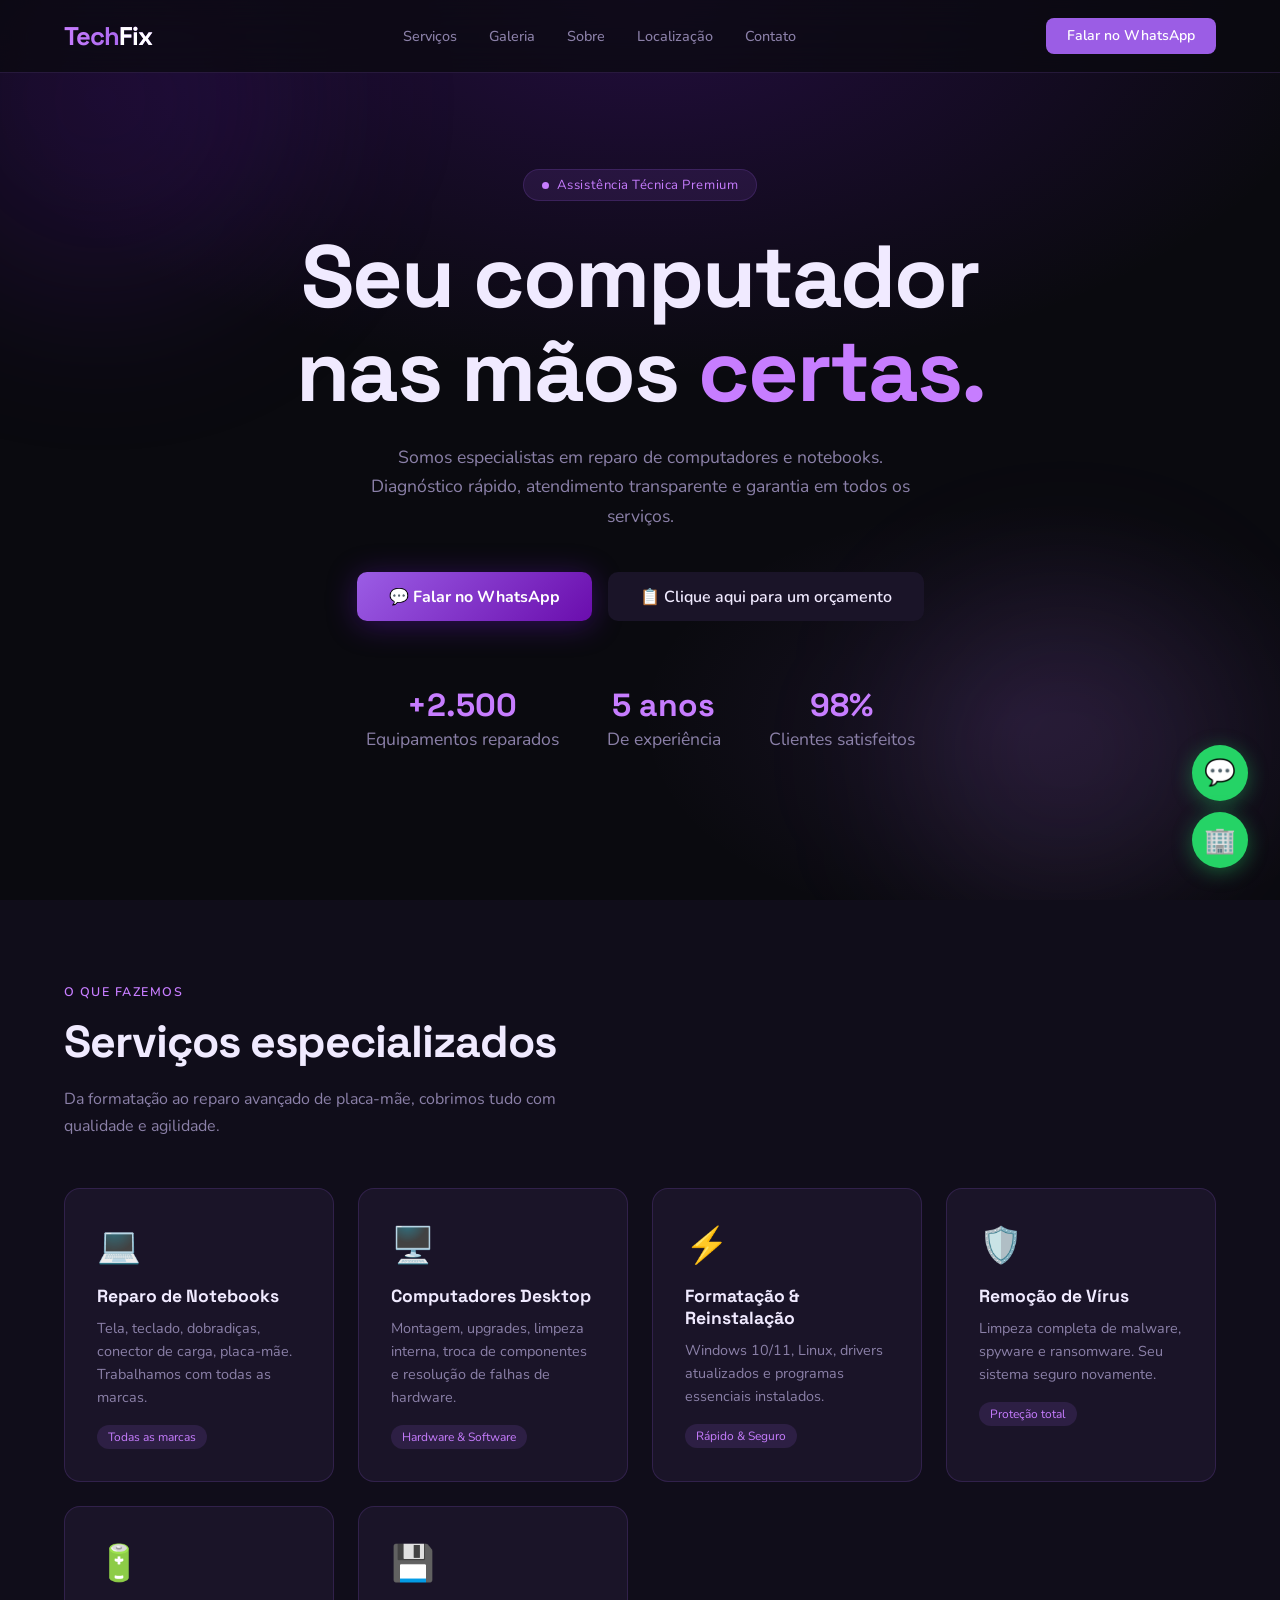
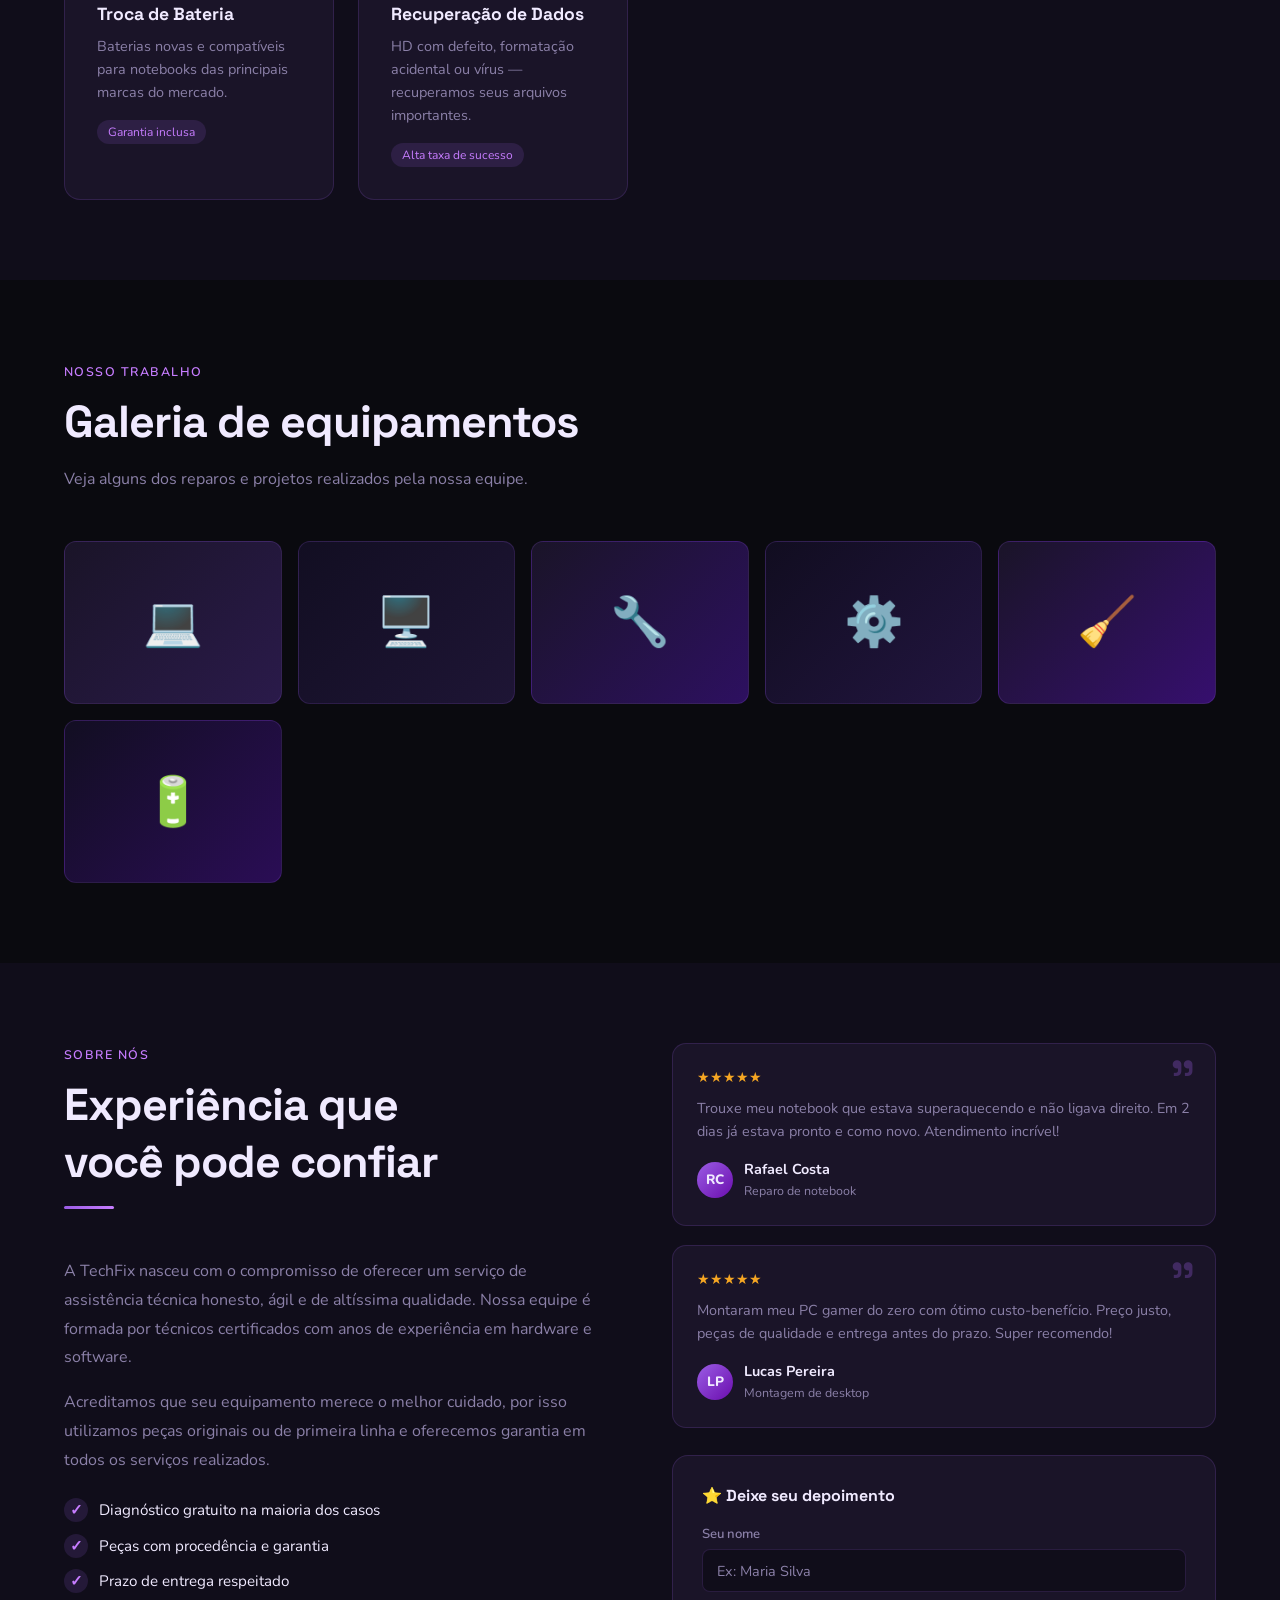
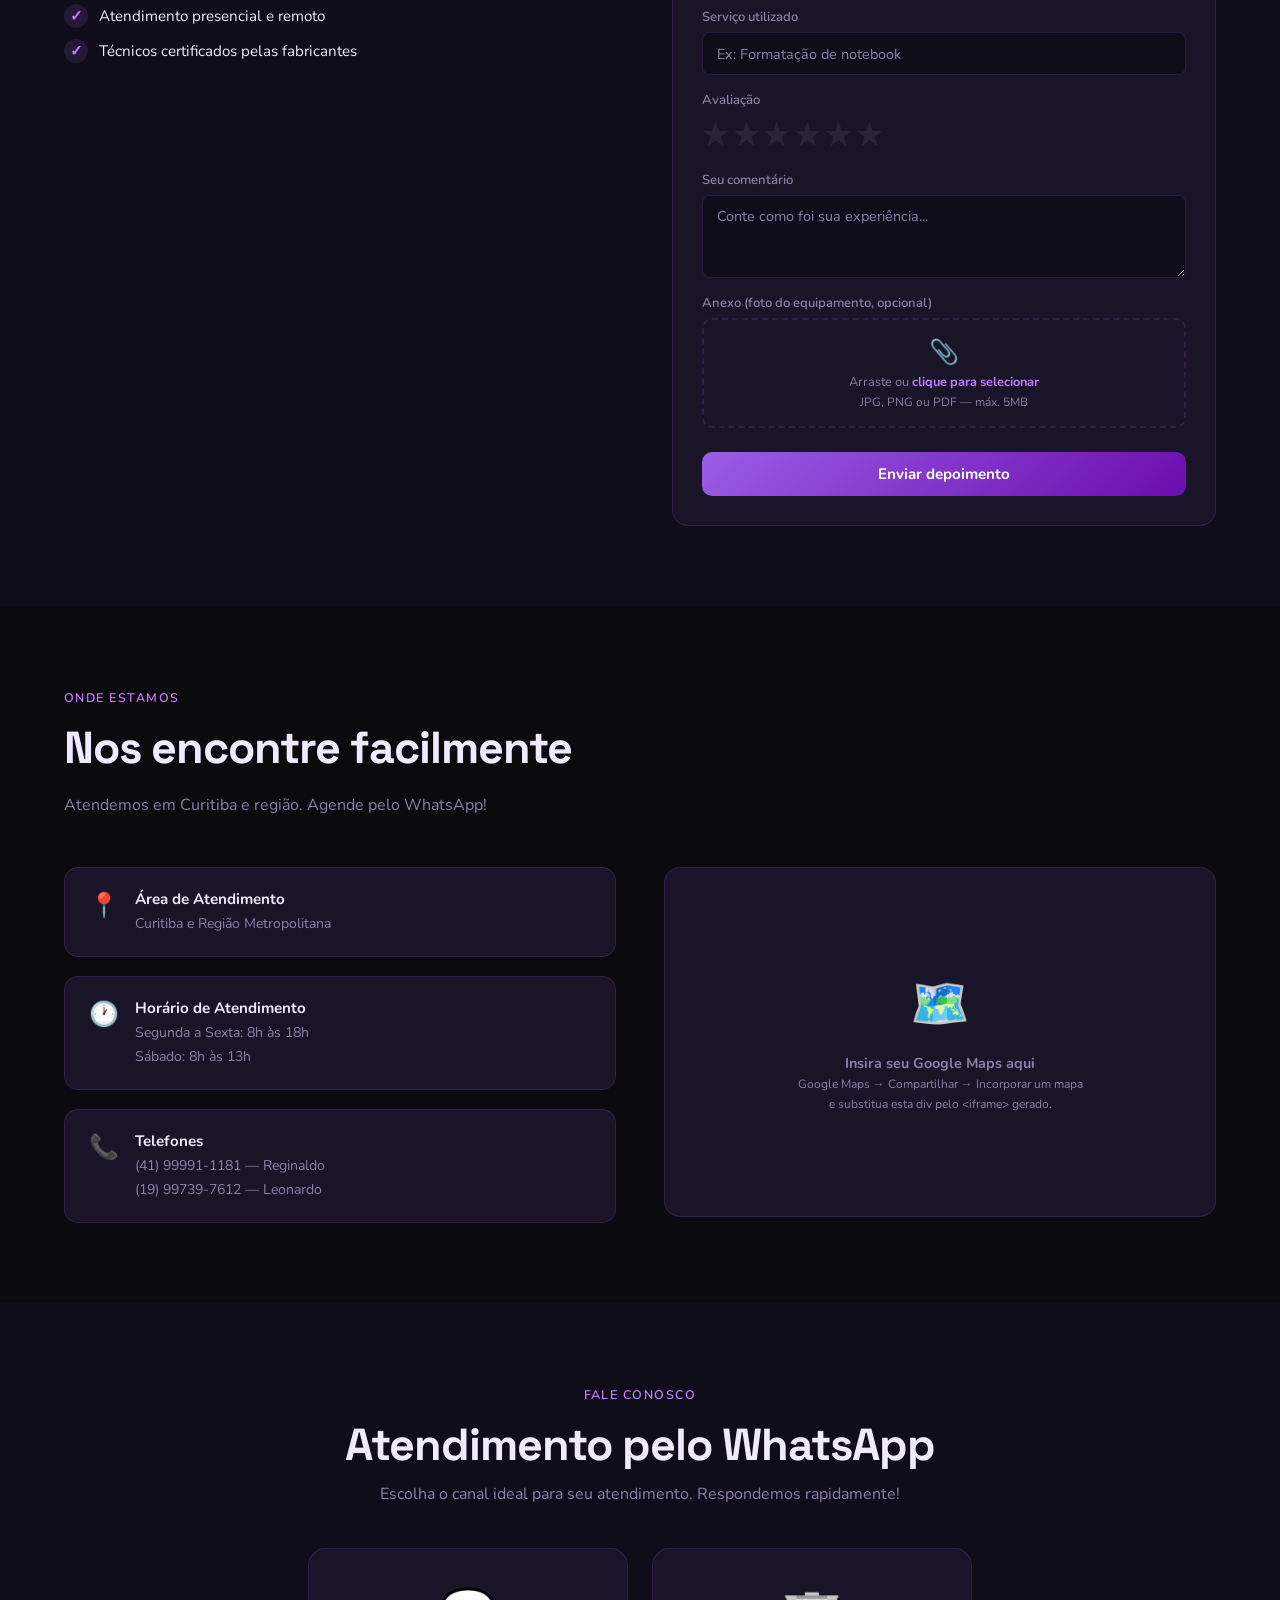
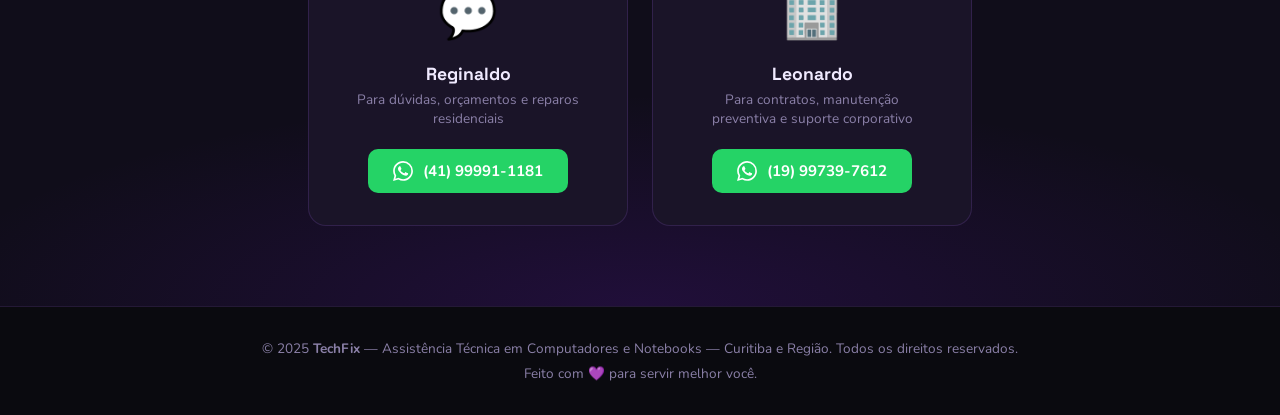
==== TechFix/index.html @ 631c768d "Add files via upload" ====
<!DOCTYPE html>
<html lang="pt-BR">
<head>
  <meta charset="UTF-8" />
  <meta name="viewport" content="width=device-width, initial-scale=1.0"/>
  <title>TechFix | Assistência Técnica Premium</title>
  <link rel="preconnect" href="https://fonts.googleapis.com">
  <link href="https://fonts.googleapis.com/css2?family=Space+Grotesk:wght@400;500;600;700&family=Nunito:wght@300;400;500;600;700&display=swap" rel="stylesheet">

  <style>
    :root {
      --roxo:        #9b5de5;
      --roxo-claro:  #c77dff;
      --roxo-escuro: #6a0dad;
      --fundo:       #0a0a0f;
      --fundo2:      #100d1a;
      --card:        #1a1428;
      --texto:       #f0eaff;
      --texto-suave: #8b80a8;
      --verde-whats: #25D366;
      --borda:       rgba(155, 93, 229, 0.18);
    }

    *, *::before, *::after { box-sizing: border-box; margin: 0; padding: 0; }
    html { scroll-behavior: smooth; }

    body {
      font-family: 'Nunito', sans-serif;
      background: var(--fundo);
      color: var(--texto);
      overflow-x: hidden;
    }

    h1, h2, h3, h4, nav .logo { font-family: 'Space Grotesk', sans-serif; }

    body::before {
      content: '';
      position: fixed; inset: 0; z-index: 0;
      background-image: url("data:image/svg+xml,%3Csvg viewBox='0 0 200 200' xmlns='http://www.w3.org/2000/svg'%3E%3Cfilter id='n'%3E%3CfeTurbulence type='fractalNoise' baseFrequency='0.75' numOctaves='4' stitchTiles='stitch'/%3E%3C/filter%3E%3Crect width='100%25' height='100%25' filter='url(%23n)' opacity='0.04'/%3E%3C/svg%3E");
      pointer-events: none; opacity: 0.4;
    }

    /* NAV */
    nav {
      position: fixed; top: 0; width: 100%; z-index: 100;
      display: flex; align-items: center; justify-content: space-between;
      padding: 1.1rem 5%;
      background: rgba(10,10,15,0.75);
      backdrop-filter: blur(18px);
      border-bottom: 1px solid var(--borda);
    }
    .logo {
      font-size: 1.6rem; font-weight: 700; letter-spacing: -1px;
      background: linear-gradient(90deg, var(--roxo-claro), var(--roxo));
      -webkit-background-clip: text; -webkit-text-fill-color: transparent;
    }
    .logo span { color: white; -webkit-text-fill-color: white; }
    nav ul { list-style: none; display: flex; gap: 2rem; }
    nav ul a { color: var(--texto-suave); text-decoration: none; font-size: 0.9rem; font-weight: 500; transition: color .2s; }
    nav ul a:hover { color: var(--roxo-claro); }
    .nav-cta {
      background: var(--roxo); color: #fff; padding: .55rem 1.3rem;
      border-radius: 8px; font-weight: 600; font-size: 0.88rem;
      text-decoration: none; transition: background .2s, transform .15s;
    }
    .nav-cta:hover { background: var(--roxo-claro); transform: translateY(-1px); }
    .hamburger { display: none; flex-direction: column; gap: 5px; cursor: pointer; background: none; border: none; }
    .hamburger span { width: 24px; height: 2px; background: var(--texto); border-radius: 2px; transition: .3s; }

    /* HERO */
    #hero {
      min-height: 100vh; display: flex; align-items: center; justify-content: center;
      text-align: center; padding: 8rem 5% 4rem; position: relative;
      background:
        radial-gradient(ellipse 80% 60% at 50% 0%, rgba(107,22,200,0.25) 0%, transparent 70%),
        radial-gradient(ellipse 50% 40% at 80% 80%, rgba(155,93,229,0.1) 0%, transparent 60%),
        var(--fundo);
    }
    .hero-badge {
      display: inline-flex; align-items: center; gap: .5rem;
      background: rgba(155,93,229,0.12); border: 1px solid var(--borda);
      border-radius: 50px; padding: .4rem 1.1rem; font-size: .82rem;
      color: var(--roxo-claro); margin-bottom: 1.8rem; letter-spacing: .04em;
      animation: subirFadeIn .6s ease both;
    }
    .hero-badge::before { content: ''; width: 7px; height: 7px; background: var(--roxo-claro); border-radius: 50%; }
    #hero h1 {
      font-size: clamp(2.8rem, 7vw, 5.5rem); font-weight: 700;
      line-height: 1.07; letter-spacing: -2px; margin-bottom: 1.5rem;
      animation: subirFadeIn .7s .1s ease both;
    }
    #hero h1 .destaque { color: var(--roxo-claro); }
    #hero p {
      max-width: 560px; margin: 0 auto 2.5rem; color: var(--texto-suave);
      font-size: 1.1rem; line-height: 1.7; animation: subirFadeIn .7s .2s ease both;
    }
    .hero-btns { display: flex; gap: 1rem; justify-content: center; flex-wrap: wrap; animation: subirFadeIn .7s .3s ease both; }
    .btn-primario {
      background: linear-gradient(135deg, var(--roxo), var(--roxo-escuro));
      color: #fff; padding: .85rem 2rem; border-radius: 10px;
      font-weight: 700; font-size: 1rem; text-decoration: none;
      box-shadow: 0 4px 30px rgba(107,22,200,0.4); transition: transform .2s, box-shadow .2s;
    }
    .btn-primario:hover { transform: translateY(-2px); box-shadow: 0 8px 40px rgba(107,22,200,0.6); }
    .btn-secundario {
      background: var(--card); color: var(--texto); padding: .85rem 2rem;
      border-radius: 10px; font-weight: 600; font-size: 1rem;
      text-decoration: none; border: 1px solid var(--borda); transition: border-color .2s, background .2s;
    }
    .btn-secundario:hover { border-color: var(--roxo); background: rgba(155,93,229,0.08); }
    .hero-stats {
      display: flex; gap: 3rem; justify-content: center; flex-wrap: wrap;
      margin-top: 4rem; animation: subirFadeIn .7s .4s ease both;
    }
    .stat h3 { font-size: 2rem; font-weight: 700; color: var(--roxo-claro); }
    .stat p { font-size: .82rem; color: var(--texto-suave); margin-top: .2rem; }
    .esfera { position: absolute; border-radius: 50%; filter: blur(80px); pointer-events: none; z-index: 0; }
    .esfera1 { width: 400px; height: 400px; background: rgba(107,22,200,0.15); top: -100px; left: -100px; }
    .esfera2 { width: 300px; height: 300px; background: rgba(199,125,255,0.1); bottom: 0; right: 5%; }

    /* SEÇÕES */
    section { position: relative; padding: 5rem 5%; }
    .secao-etiqueta {
      display: inline-block; font-size: .78rem; letter-spacing: .12em;
      text-transform: uppercase; color: var(--roxo-claro); font-weight: 600; margin-bottom: .8rem;
    }
    .secao-titulo { font-size: clamp(1.8rem, 4vw, 2.8rem); font-weight: 700; letter-spacing: -1px; margin-bottom: 1rem; }
    .secao-sub { color: var(--texto-suave); max-width: 540px; line-height: 1.7; margin-bottom: 3rem; }
    .divisor { width: 50px; height: 3px; background: linear-gradient(90deg, var(--roxo), var(--roxo-claro)); border-radius: 2px; margin-bottom: 3rem; }

    /* SERVIÇOS */
    #servicos { background: var(--fundo2); }
    .grade-servicos { display: grid; grid-template-columns: repeat(auto-fit, minmax(240px, 1fr)); gap: 1.5rem; }
    .card-servico {
      background: var(--card); border: 1px solid var(--borda); border-radius: 16px;
      padding: 2rem; transition: transform .25s, border-color .25s, box-shadow .25s;
      position: relative; overflow: hidden;
    }
    .card-servico::before {
      content: ''; position: absolute; inset: 0;
      background: linear-gradient(135deg, rgba(155,93,229,0.06), transparent);
      opacity: 0; transition: opacity .25s;
    }
    .card-servico:hover { transform: translateY(-5px); border-color: var(--roxo); box-shadow: 0 12px 40px rgba(107,22,200,0.2); }
    .card-servico:hover::before { opacity: 1; }
    .icone-servico { font-size: 2.2rem; margin-bottom: 1rem; }
    .card-servico h3 { font-size: 1.1rem; font-weight: 700; margin-bottom: .6rem; }
    .card-servico p { color: var(--texto-suave); font-size: .9rem; line-height: 1.6; }
    .etiqueta-servico {
      display: inline-block; margin-top: 1rem; font-size: .75rem;
      background: rgba(155,93,229,0.15); color: var(--roxo-claro); padding: .25rem .7rem; border-radius: 20px;
    }

    /* GALERIA */
    #galeria { background: var(--fundo); }
    .grade-galeria { display: grid; grid-template-columns: repeat(auto-fit, minmax(200px, 1fr)); gap: 1rem; margin-top: 1rem; }
    .item-galeria {
      aspect-ratio: 4/3; border-radius: 12px; overflow: hidden;
      border: 1px solid var(--borda); background: var(--card);
      display: flex; align-items: center; justify-content: center;
      font-size: 3rem; position: relative; transition: transform .25s; cursor: pointer;
    }
    .item-galeria:hover { transform: scale(1.03); }
    .item-galeria .legenda {
      position: absolute; inset: 0;
      background: linear-gradient(to top, rgba(107,22,200,0.6), transparent);
      display: flex; align-items: flex-end; padding: 1rem; opacity: 0; transition: opacity .25s;
    }
    .item-galeria:hover .legenda { opacity: 1; }
    .item-galeria .legenda span { font-size: .85rem; font-weight: 600; color: #fff; }

    /* SOBRE */
    #sobre { background: var(--fundo2); }
    .grade-sobre { display: grid; grid-template-columns: 1fr 1fr; gap: 4rem; align-items: start; }
    .texto-sobre h2 { margin-bottom: 1rem; }
    .texto-sobre p { color: var(--texto-suave); line-height: 1.8; margin-bottom: 1rem; }
    .lista-diferenciais { list-style: none; margin-top: 1.5rem; display: flex; flex-direction: column; gap: .7rem; }
    .lista-diferenciais li { display: flex; align-items: center; gap: .7rem; font-size: .95rem; }
    .lista-diferenciais li::before {
      content: '✓'; color: var(--roxo-claro); font-weight: 800;
      background: rgba(155,93,229,0.15); width: 24px; height: 24px;
      border-radius: 50%; display: flex; align-items: center; justify-content: center; flex-shrink: 0;
    }

    /* COLUNA DE DEPOIMENTOS */
    .coluna-depoimentos { display: flex; flex-direction: column; gap: 1.2rem; }

    /* DEPOIMENTOS EXISTENTES */
    .card-depoimento {
      background: var(--card); border: 1px solid var(--borda); border-radius: 14px;
      padding: 1.5rem; position: relative;
    }
    .card-depoimento::before {
      content: '"'; position: absolute; top: .5rem; right: 1.2rem;
      font-size: 4rem; color: var(--roxo); opacity: .3;
      font-family: 'Space Grotesk', sans-serif; line-height: 1;
    }
    .estrelas { color: #f5a623; font-size: .85rem; margin-bottom: .6rem; }
    .card-depoimento p { color: var(--texto-suave); font-size: .9rem; line-height: 1.6; margin-bottom: 1rem; }
    .avaliador { display: flex; align-items: center; gap: .7rem; }
    .avatar {
      width: 36px; height: 36px; border-radius: 50%;
      background: linear-gradient(135deg, var(--roxo), var(--roxo-escuro));
      display: flex; align-items: center; justify-content: center; font-weight: 800; font-size: .85rem;
    }
    .info-avaliador strong { font-size: .9rem; display: block; }
    .info-avaliador span { font-size: .78rem; color: var(--texto-suave); }

    /* FORMULÁRIO DE DEPOIMENTO */
    .form-depoimento {
      background: var(--card); border: 1px solid var(--borda); border-radius: 16px;
      padding: 1.8rem; margin-top: .5rem;
    }
    .form-depoimento h4 { font-size: 1rem; font-weight: 700; margin-bottom: 1.2rem; color: var(--texto); }

    .campo-grupo { display: flex; flex-direction: column; gap: .4rem; margin-bottom: 1rem; }
    .campo-grupo label { font-size: .82rem; color: var(--texto-suave); font-weight: 600; }
    .campo-grupo input,
    .campo-grupo textarea {
      background: var(--fundo2); border: 1px solid var(--borda); border-radius: 8px;
      padding: .65rem .9rem; color: var(--texto); font-family: 'Nunito', sans-serif;
      font-size: .9rem; outline: none; transition: border-color .2s; resize: vertical;
    }
    .campo-grupo input:focus,
    .campo-grupo textarea:focus { border-color: var(--roxo); }
    .campo-grupo input::placeholder,
    .campo-grupo textarea::placeholder { color: var(--texto-suave); }

    /* Seletor de estrelas interativo */
    .seletor-estrelas { display: flex; flex-direction: row-reverse; gap: .3rem; justify-content: flex-end; }
    .seletor-estrelas input { display: none; }
    .seletor-estrelas label {
      font-size: 1.8rem; cursor: pointer; color: var(--borda);
      transition: color .15s; filter: grayscale(1);
    }
    .seletor-estrelas input:checked ~ label,
    .seletor-estrelas label:hover,
    .seletor-estrelas label:hover ~ label {
      color: #f5a623; filter: grayscale(0);
    }

    /* Upload de arquivo */
    .area-upload {
      border: 2px dashed var(--borda); border-radius: 10px; padding: 1rem;
      text-align: center; cursor: pointer; transition: border-color .2s; position: relative;
    }
    .area-upload:hover { border-color: var(--roxo); }
    .area-upload input[type="file"] { position: absolute; inset: 0; opacity: 0; cursor: pointer; width: 100%; height: 100%; }
    .area-upload .upload-icone { font-size: 1.5rem; margin-bottom: .3rem; }
    .area-upload p { font-size: .8rem; color: var(--texto-suave); }
    .area-upload p strong { color: var(--roxo-claro); }
    .preview-arquivo {
      display: none; align-items: center; gap: .6rem; margin-top: .7rem;
      background: rgba(155,93,229,0.1); padding: .5rem .8rem; border-radius: 8px;
    }
    .preview-arquivo.visivel { display: flex; }
    .preview-arquivo span { font-size: .82rem; color: var(--roxo-claro); flex: 1; overflow: hidden; text-overflow: ellipsis; white-space: nowrap; }
    .preview-arquivo button { background: none; border: none; color: var(--texto-suave); cursor: pointer; font-size: 1rem; }

    /* Botão enviar depoimento */
    .btn-enviar-dep {
      width: 100%; padding: .75rem; border-radius: 10px; border: none;
      background: linear-gradient(135deg, var(--roxo), var(--roxo-escuro));
      color: #fff; font-weight: 700; font-size: .95rem; cursor: pointer;
      font-family: 'Nunito', sans-serif; transition: opacity .2s, transform .15s; margin-top: .5rem;
    }
    .btn-enviar-dep:hover { opacity: .9; transform: translateY(-1px); }

    /* Mensagem de sucesso */
    .msg-sucesso {
      display: none; align-items: center; gap: .6rem; justify-content: center;
      padding: .9rem; background: rgba(37,211,102,0.12); border: 1px solid rgba(37,211,102,0.3);
      border-radius: 10px; color: #25D366; font-size: .9rem; font-weight: 600; margin-top: .8rem;
    }
    .msg-sucesso.visivel { display: flex; }

    /* LOCALIZAÇÃO */
    #localizacao { background: var(--fundo); }
    .grade-localizacao { display: grid; grid-template-columns: 1fr 1fr; gap: 3rem; align-items: start; }
    .info-localizacao { display: flex; flex-direction: column; gap: 1.2rem; }
    .card-info {
      background: var(--card); border: 1px solid var(--borda); border-radius: 14px;
      padding: 1.3rem 1.5rem; display: flex; align-items: flex-start; gap: 1rem;
    }
    .icone-info { font-size: 1.5rem; flex-shrink: 0; }
    .card-info strong { display: block; margin-bottom: .2rem; font-size: .95rem; }
    .card-info span { color: var(--texto-suave); font-size: .88rem; line-height: 1.6; }
    .area-mapa {
      width: 100%; height: 350px; border-radius: 16px; border: 1px solid var(--borda);
      overflow: hidden; background: var(--card);
      display: flex; align-items: center; justify-content: center;
      flex-direction: column; gap: 1rem; color: var(--texto-suave);
      font-size: .9rem; text-align: center;
    }
    .icone-mapa { font-size: 3rem; }

    /* CONTATO */
    #contato {
      background: var(--fundo2);
      background-image: radial-gradient(ellipse 80% 50% at 50% 100%, rgba(107,22,200,0.18) 0%, transparent 70%);
    }
    .area-contato { text-align: center; }
    .area-contato .secao-titulo { margin-bottom: .5rem; }
    .area-contato .secao-sub { margin: 0 auto 2.5rem; }
    .cards-whatsapp { display: flex; gap: 1.5rem; justify-content: center; flex-wrap: wrap; }
    .card-whatsapp {
      background: var(--card); border: 1px solid var(--borda); border-radius: 18px;
      padding: 2rem 2.5rem; min-width: 260px; max-width: 320px;
      text-align: center; transition: transform .25s, box-shadow .25s, border-color .25s;
    }
    .card-whatsapp:hover { transform: translateY(-5px); border-color: var(--verde-whats); box-shadow: 0 12px 40px rgba(37,211,102,0.15); }
    .icone-whatsapp { font-size: 3rem; margin-bottom: 1rem; }
    .card-whatsapp h3 { font-size: 1.1rem; font-weight: 700; margin-bottom: .3rem; }
    .descricao-whatsapp { color: var(--texto-suave); font-size: .85rem; margin-bottom: 1.3rem; }
    .btn-whatsapp {
      display: inline-flex; align-items: center; gap: .6rem;
      background: var(--verde-whats); color: #fff; padding: .75rem 1.6rem;
      border-radius: 10px; font-weight: 700; text-decoration: none; font-size: .95rem;
      transition: background .2s, transform .15s;
    }
    .btn-whatsapp:hover { background: #1ebe5d; transform: scale(1.03); }

    /* FOOTER */
    footer {
      background: var(--fundo); border-top: 1px solid var(--borda);
      text-align: center; padding: 2rem 5%; color: var(--texto-suave); font-size: .85rem;
    }

    /* BOTÕES FLUTUANTES */
    .whatsapp-flutuante {
      position: fixed; bottom: 2rem; right: 2rem; z-index: 200;
      display: flex; flex-direction: column; gap: .7rem; align-items: flex-end;
    }
    .btn-flutuante {
      width: 56px; height: 56px; border-radius: 50%; background: var(--verde-whats);
      display: flex; align-items: center; justify-content: center;
      box-shadow: 0 4px 20px rgba(37,211,102,0.4); text-decoration: none;
      font-size: 1.6rem; transition: transform .2s; position: relative;
    }
    .btn-flutuante:hover { transform: scale(1.12); }
    .btn-flutuante .dica {
      position: absolute; right: 68px; background: #111; color: #fff;
      white-space: nowrap; font-size: .78rem; padding: .3rem .7rem;
      border-radius: 6px; pointer-events: none; opacity: 0; transition: opacity .2s;
    }
    .btn-flutuante:hover .dica { opacity: 1; }

    /* MODAL POPUP DE ORÇAMENTO */
    .modal-overlay {
      position: fixed; inset: 0; z-index: 999;
      background: rgba(5, 3, 12, 0.85);
      backdrop-filter: blur(6px);
      display: flex; align-items: center; justify-content: center;
      padding: 1rem;
      opacity: 0; pointer-events: none;
      transition: opacity .3s ease;
    }
    .modal-overlay.aberto {
      opacity: 1; pointer-events: all;
    }
    .modal-box {
      background: var(--fundo2);
      border: 1px solid var(--borda);
      border-radius: 24px;
      width: 100%; max-width: 680px;
      max-height: 92vh;
      overflow-y: auto;
      padding: 2rem 2.2rem;
      position: relative;
      transform: translateY(30px) scale(.97);
      transition: transform .35s cubic-bezier(.34,1.56,.64,1);
      scrollbar-width: thin;
      scrollbar-color: var(--roxo) transparent;
    }
    .modal-overlay.aberto .modal-box {
      transform: translateY(0) scale(1);
    }
    .modal-header {
      display: flex; align-items: flex-start; justify-content: space-between;
      margin-bottom: 1.6rem; gap: 1rem;
    }
    .modal-header h2 { font-size: 1.3rem; font-weight: 700; }
    .modal-header p { font-size: .85rem; color: var(--texto-suave); margin-top: .3rem; }
    .btn-fechar-modal {
      background: rgba(155,93,229,0.12); border: 1px solid var(--borda);
      color: var(--texto-suave); width: 36px; height: 36px; border-radius: 50%;
      cursor: pointer; font-size: 1.1rem; display: flex; align-items: center;
      justify-content: center; flex-shrink: 0; transition: all .2s;
    }
    .btn-fechar-modal:hover { background: rgba(155,93,229,0.25); color: var(--texto); }

    /* Barra de progresso */
    .barra-progresso {
      display: flex; align-items: center; margin-bottom: 1.8rem;
    }
    .passo-dot {
      display: flex; flex-direction: column; align-items: center; gap: .35rem;
      flex: 1; position: relative;
    }
    .passo-dot:not(:last-child)::after {
      content: ''; position: absolute; top: 13px; left: calc(50% + 13px);
      width: calc(100% - 26px); height: 2px; background: var(--borda);
      z-index: 0; transition: background .4s;
    }
    .passo-dot.completo:not(:last-child)::after { background: var(--roxo); }
    .passo-circulo {
      width: 26px; height: 26px; border-radius: 50%; border: 2px solid var(--borda);
      background: var(--card); display: flex; align-items: center; justify-content: center;
      font-size: .72rem; font-weight: 700; color: var(--texto-suave);
      transition: all .3s; z-index: 1; position: relative;
    }
    .passo-dot.ativo .passo-circulo {
      border-color: var(--roxo); background: var(--roxo); color: #fff;
      box-shadow: 0 0 0 4px rgba(155,93,229,0.2);
    }
    .passo-dot.completo .passo-circulo { border-color: var(--roxo-claro); background: var(--roxo-claro); color: #fff; }
    .passo-label { font-size: .68rem; color: var(--texto-suave); text-align: center; }
    .passo-dot.ativo .passo-label { color: var(--roxo-claro); font-weight: 700; }

    /* Etapas do modal */
    .etapa-card { display: none; animation: subirFadeIn .3s ease both; }
    .etapa-card.ativa { display: block; }
    .etapa-card h3 { font-size: 1.1rem; font-weight: 700; margin-bottom: .3rem; }
    .etapa-card .etapa-sub { color: var(--texto-suave); font-size: .88rem; margin-bottom: 1.4rem; }

    .grade-opcoes {
      display: grid; grid-template-columns: repeat(auto-fill, minmax(130px, 1fr));
      gap: .7rem; margin-bottom: 1.4rem;
    }
    .opcao {
      background: var(--card); border: 2px solid var(--borda); border-radius: 12px;
      padding: .9rem .7rem; text-align: center; cursor: pointer;
      transition: all .2s; user-select: none;
    }
    .opcao:hover { border-color: var(--roxo); background: rgba(155,93,229,0.06); }
    .opcao.selecionada { border-color: var(--roxo-claro); background: rgba(155,93,229,0.14); }
    .opcao .op-icone { font-size: 1.6rem; margin-bottom: .4rem; }
    .opcao .op-nome { font-size: .82rem; font-weight: 700; color: var(--texto); }
    .opcao .op-desc { font-size: .68rem; color: var(--texto-suave); margin-top: .15rem; }

    .campo-orc { display: flex; flex-direction: column; gap: .35rem; margin-bottom: .9rem; }
    .campo-orc label { font-size: .8rem; color: var(--texto-suave); font-weight: 600; }
    .campo-orc input, .campo-orc textarea {
      background: var(--card); border: 1px solid var(--borda); border-radius: 10px;
      padding: .65rem .9rem; color: var(--texto); font-family: 'Nunito', sans-serif;
      font-size: .9rem; outline: none; transition: border-color .2s; resize: vertical;
    }
    .campo-orc input:focus, .campo-orc textarea:focus { border-color: var(--roxo); }
    .campo-orc input::placeholder, .campo-orc textarea::placeholder { color: var(--texto-suave); }
    .campos-linha { display: grid; grid-template-columns: 1fr 1fr; gap: .8rem; }

    .chips-urgencia { display: flex; gap: .5rem; flex-wrap: wrap; margin-bottom: 1rem; }
    .chip {
      padding: .4rem .9rem; border-radius: 50px; border: 2px solid var(--borda);
      background: var(--card); font-size: .8rem; font-weight: 600; cursor: pointer;
      transition: all .2s; color: var(--texto-suave);
    }
    .chip:hover { border-color: var(--roxo); color: var(--texto); }
    .chip.selecionado { border-color: var(--roxo-claro); background: rgba(155,93,229,0.14); color: var(--roxo-claro); }

    .nav-etapas { display: flex; gap: .8rem; justify-content: flex-end; margin-top: 1rem; }
    .btn-voltar {
      background: transparent; border: 1px solid var(--borda); color: var(--texto-suave);
      padding: .65rem 1.3rem; border-radius: 10px; font-weight: 600; font-size: .88rem;
      cursor: pointer; font-family: 'Nunito', sans-serif; transition: all .2s;
    }
    .btn-voltar:hover { border-color: var(--roxo); color: var(--texto); }
    .btn-avancar {
      background: linear-gradient(135deg, var(--roxo), var(--roxo-escuro));
      border: none; color: #fff; padding: .65rem 1.6rem; border-radius: 10px;
      font-weight: 700; font-size: .88rem; cursor: pointer; font-family: 'Nunito', sans-serif;
      transition: opacity .2s, transform .15s;
    }
    .btn-avancar:hover { opacity: .9; transform: translateY(-1px); }

    .resumo-final {
      background: var(--card); border: 1px solid var(--borda); border-radius: 14px;
      padding: 1.1rem 1.3rem; margin-bottom: 1.2rem;
    }
    .resumo-final h4 { font-size: .82rem; color: var(--texto-suave); margin-bottom: .7rem; text-transform: uppercase; letter-spacing: .06em; }
    .resumo-linha {
      display: flex; justify-content: space-between; align-items: flex-start;
      padding: .35rem 0; border-bottom: 1px solid var(--borda); font-size: .85rem;
    }
    .resumo-linha:last-child { border-bottom: none; }
    .resumo-linha span:first-child { color: var(--texto-suave); white-space: nowrap; margin-right: .8rem; }
    .resumo-linha span:last-child { color: var(--texto); font-weight: 600; text-align: right; }

    .tecnico-cards { display: flex; gap: .8rem; flex-wrap: wrap; margin-bottom: 1.2rem; }
    .tecnico-card {
      flex: 1; min-width: 150px; background: var(--card); border: 2px solid var(--borda);
      border-radius: 12px; padding: 1rem; cursor: pointer; transition: all .2s; text-align: center;
    }
    .tecnico-card:hover { border-color: var(--roxo); }
    .tecnico-card.selecionado { border-color: var(--roxo-claro); background: rgba(155,93,229,0.1); }
    .tecnico-card .tec-nome { font-weight: 700; font-size: .9rem; margin-bottom: .15rem; }
    .tecnico-card .tec-num { font-size: .75rem; color: var(--texto-suave); }

    .btn-enviar-orc {
      width: 100%; padding: .8rem; border-radius: 12px; border: none;
      background: var(--verde-whats); color: #fff; font-weight: 700; font-size: .95rem;
      cursor: pointer; font-family: 'Nunito', sans-serif;
      display: flex; align-items: center; justify-content: center; gap: .5rem;
      transition: background .2s, transform .15s; margin-top: .4rem;
    }
    .btn-enviar-orc:hover { background: #1ebe5d; transform: translateY(-1px); }

    @media (max-width: 600px) {
      .campos-linha { grid-template-columns: 1fr; }
      .modal-box { padding: 1.4rem 1.1rem; }
      .grade-opcoes { grid-template-columns: repeat(2, 1fr); }
    }

    /* ANIMAÇÕES */
    @keyframes subirFadeIn {
      from { opacity: 0; transform: translateY(24px); }
      to   { opacity: 1; transform: translateY(0); }
    }
    .revelar { opacity: 0; transform: translateY(30px); transition: opacity .6s ease, transform .6s ease; }
    .revelar.visivel { opacity: 1; transform: none; }

    /* RESPONSIVO */
    @media (max-width: 768px) {
      nav ul, .nav-cta { display: none; }
      .hamburger { display: flex; }
      nav.aberto ul {
        display: flex; flex-direction: column; position: absolute;
        top: 70px; left: 0; width: 100%; background: var(--fundo2);
        padding: 1.5rem 5%; gap: 1.2rem; border-bottom: 1px solid var(--borda);
      }
      nav.aberto .nav-cta { display: block; }
      .grade-sobre, .grade-localizacao { grid-template-columns: 1fr; }
      .hero-stats { gap: 1.5rem; }
      .whatsapp-flutuante { bottom: 1rem; right: 1rem; }
    }
  </style>
</head>
<body>

<nav id="navbar">
  <div class="logo">Tech<span>Fix</span></div>
  <ul>
    <li><a href="#servicos">Serviços</a></li>
    <li><a href="#galeria">Galeria</a></li>
    <li><a href="#sobre">Sobre</a></li>
    <li><a href="#localizacao">Localização</a></li>
    <li><a href="#contato">Contato</a></li>
  </ul>
  <a href="#contato" class="nav-cta">Falar no WhatsApp</a>
  <button class="hamburger" onclick="document.getElementById('navbar').classList.toggle('aberto')" aria-label="Menu">
    <span></span><span></span><span></span>
  </button>
</nav>

<!-- HERO -->
<section id="hero">
  <div class="esfera esfera1"></div>
  <div class="esfera esfera2"></div>
  <div style="position:relative;z-index:1">
    <div class="hero-badge">Assistência Técnica Premium</div>
    <h1>Seu computador<br>nas mãos <span class="destaque">certas.</span></h1>
    <p>Somos especialistas em reparo de computadores e notebooks. Diagnóstico rápido, atendimento transparente e garantia em todos os serviços.</p>
    <div class="hero-btns">
      <a href="#contato" class="btn-primario">💬 Falar no WhatsApp</a>
      <button class="btn-secundario" onclick="abrirModal()" style="cursor:pointer;border:none;font-family:'Nunito',sans-serif">📋 Clique aqui para um orçamento</button>
    </div>
    <div class="hero-stats">
      <div class="stat"><h3>+2.500</h3><p>Equipamentos reparados</p></div>
      <div class="stat"><h3>5 anos</h3><p>De experiência</p></div>
      <div class="stat"><h3>98%</h3><p>Clientes satisfeitos</p></div>
    </div>
  </div>
</section>

<!-- SERVIÇOS -->
<section id="servicos">
  <div class="revelar">
    <span class="secao-etiqueta">O que fazemos</span>
    <h2 class="secao-titulo">Serviços especializados</h2>
    <p class="secao-sub">Da formatação ao reparo avançado de placa-mãe, cobrimos tudo com qualidade e agilidade.</p>
  </div>
  <div class="grade-servicos revelar">
    <div class="card-servico">
      <div class="icone-servico">💻</div>
      <h3>Reparo de Notebooks</h3>
      <p>Tela, teclado, dobradiças, conector de carga, placa-mãe. Trabalhamos com todas as marcas.</p>
      <span class="etiqueta-servico">Todas as marcas</span>
    </div>
    <div class="card-servico">
      <div class="icone-servico">🖥️</div>
      <h3>Computadores Desktop</h3>
      <p>Montagem, upgrades, limpeza interna, troca de componentes e resolução de falhas de hardware.</p>
      <span class="etiqueta-servico">Hardware & Software</span>
    </div>
    <div class="card-servico">
      <div class="icone-servico">⚡</div>
      <h3>Formatação & Reinstalação</h3>
      <p>Windows 10/11, Linux, drivers atualizados e programas essenciais instalados.</p>
      <span class="etiqueta-servico">Rápido & Seguro</span>
    </div>
    <div class="card-servico">
      <div class="icone-servico">🛡️</div>
      <h3>Remoção de Vírus</h3>
      <p>Limpeza completa de malware, spyware e ransomware. Seu sistema seguro novamente.</p>
      <span class="etiqueta-servico">Proteção total</span>
    </div>
    <div class="card-servico">
      <div class="icone-servico">🔋</div>
      <h3>Troca de Bateria</h3>
      <p>Baterias novas e compatíveis para notebooks das principais marcas do mercado.</p>
      <span class="etiqueta-servico">Garantia inclusa</span>
    </div>
    <div class="card-servico">
      <div class="icone-servico">💾</div>
      <h3>Recuperação de Dados</h3>
      <p>HD com defeito, formatação acidental ou vírus — recuperamos seus arquivos importantes.</p>
      <span class="etiqueta-servico">Alta taxa de sucesso</span>
    </div>
  </div>
</section>

<!-- GALERIA -->
<section id="galeria">
  <div class="revelar">
    <span class="secao-etiqueta">Nosso trabalho</span>
    <h2 class="secao-titulo">Galeria de equipamentos</h2>
    <p class="secao-sub">Veja alguns dos reparos e projetos realizados pela nossa equipe.</p>
  </div>
  <div class="grade-galeria revelar">
    <div class="item-galeria" style="background:linear-gradient(135deg,#1a1428,#2a1a4a)">
      💻<div class="legenda"><span>Reparo de notebook Dell</span></div>
    </div>
    <div class="item-galeria" style="background:linear-gradient(135deg,#120e22,#1e1535)">
      🖥️<div class="legenda"><span>Montagem desktop gamer</span></div>
    </div>
    <div class="item-galeria" style="background:linear-gradient(135deg,#1a1428,#2d1060)">
      🔧<div class="legenda"><span>Manutenção preventiva</span></div>
    </div>
    <div class="item-galeria" style="background:linear-gradient(135deg,#110d20,#221540)">
      ⚙️<div class="legenda"><span>Troca de tela LCD</span></div>
    </div>
    <div class="item-galeria" style="background:linear-gradient(135deg,#1a1428,#360f6e)">
      🧹<div class="legenda"><span>Limpeza interna</span></div>
    </div>
    <div class="item-galeria" style="background:linear-gradient(135deg,#120e22,#2a0d55)">
      🔋<div class="legenda"><span>Troca de bateria</span></div>
    </div>
  </div>
</section>

<!-- SOBRE + DEPOIMENTOS -->
<section id="sobre">
  <div class="grade-sobre">

    <!-- Texto institucional -->
    <div class="texto-sobre revelar">
      <span class="secao-etiqueta">Sobre nós</span>
      <h2 class="secao-titulo">Experiência que<br>você pode confiar</h2>
      <div class="divisor"></div>
      <p>A TechFix nasceu com o compromisso de oferecer um serviço de assistência técnica honesto, ágil e de altíssima qualidade. Nossa equipe é formada por técnicos certificados com anos de experiência em hardware e software.</p>
      <p>Acreditamos que seu equipamento merece o melhor cuidado, por isso utilizamos peças originais ou de primeira linha e oferecemos garantia em todos os serviços realizados.</p>
      <ul class="lista-diferenciais">
        <li>Diagnóstico gratuito na maioria dos casos</li>
        <li>Peças com procedência e garantia</li>
        <li>Prazo de entrega respeitado</li>
        <li>Atendimento presencial e remoto</li>
        <li>Técnicos certificados pelas fabricantes</li>
      </ul>
    </div>

    <!-- Depoimentos + formulário -->
    <div class="coluna-depoimentos revelar">

      <!-- Depoimentos fixos de exemplo -->
      <div class="card-depoimento">
        <div class="estrelas">★★★★★</div>
        <p>Trouxe meu notebook que estava superaquecendo e não ligava direito. Em 2 dias já estava pronto e como novo. Atendimento incrível!</p>
        <div class="avaliador">
          <div class="avatar">RC</div>
          <div class="info-avaliador">
            <strong>Rafael Costa</strong>
            <span>Reparo de notebook</span>
          </div>
        </div>
      </div>

      <div class="card-depoimento">
        <div class="estrelas">★★★★★</div>
        <p>Montaram meu PC gamer do zero com ótimo custo-benefício. Preço justo, peças de qualidade e entrega antes do prazo. Super recomendo!</p>
        <div class="avaliador">
          <div class="avatar">LP</div>
          <div class="info-avaliador">
            <strong>Lucas Pereira</strong>
            <span>Montagem de desktop</span>
          </div>
        </div>
      </div>

      <!-- Formulário para novo depoimento -->
      <div class="form-depoimento">
        <h4>⭐ Deixe seu depoimento</h4>

        <div class="campo-grupo">
          <label>Seu nome</label>
          <input type="text" id="dep-nome" placeholder="Ex: Maria Silva" maxlength="60" />
        </div>

        <div class="campo-grupo">
          <label>Serviço utilizado</label>
          <input type="text" id="dep-servico" placeholder="Ex: Formatação de notebook" maxlength="80" />
        </div>

        <div class="campo-grupo">
          <label>Avaliação</label>
          <div class="seletor-estrelas" id="seletor-estrelas">
            <input type="radio" name="estrelas" id="e5" value="5"><label for="e5" title="5 estrelas">★</label>
            <input type="radio" name="estrelas" id="e4" value="4"><label for="e4" title="4 estrelas">★</label>
            <input type="radio" name="estrelas" id="e3" value="3"><label for="e3" title="3 estrelas">★</label>
            <input type="radio" name="estrelas" id="e2" value="2"><label for="e2" title="2 estrelas">★</label>
            <input type="radio" name="estrelas" id="e1" value="1"><label for="e1" title="1 estrela">★</label>
            <input type="radio" name="estrelas" id="e0" value="0"><label for="e0" title="0 estrelas">★</label>
          </div>
        </div>

        <div class="campo-grupo">
          <label>Seu comentário</label>
          <textarea id="dep-texto" rows="3" placeholder="Conte como foi sua experiência..."></textarea>
        </div>

        <div class="campo-grupo">
          <label>Anexo (foto do equipamento, opcional)</label>
          <div class="area-upload" id="area-upload">
            <input type="file" id="dep-arquivo" accept="image/*,.pdf" onchange="mostrarPreview(this)" />
            <div class="upload-icone">📎</div>
            <p>Arraste ou <strong>clique para selecionar</strong></p>
            <p style="font-size:.75rem;margin-top:.2rem">JPG, PNG ou PDF — máx. 5MB</p>
          </div>
          <div class="preview-arquivo" id="preview-arquivo">
            <span id="nome-arquivo">arquivo.jpg</span>
            <button onclick="removerArquivo()" title="Remover arquivo">✕</button>
          </div>
        </div>

        <button class="btn-enviar-dep" onclick="enviarDepoimento()">Enviar depoimento</button>

        <div class="msg-sucesso" id="msg-sucesso">
          ✅ Depoimento enviado! Obrigado pela avaliação.
        </div>
      </div>

    </div>
  </div>
</section>

<!-- LOCALIZAÇÃO -->
<section id="localizacao">
  <div class="revelar">
    <span class="secao-etiqueta">Onde estamos</span>
    <h2 class="secao-titulo">Nos encontre facilmente</h2>
    <p class="secao-sub">Atendemos em Curitiba e região. Agende pelo WhatsApp!</p>
  </div>
  <div class="grade-localizacao revelar">
    <div class="info-localizacao">

      <div class="card-info">
        <div class="icone-info">📍</div>
        <div>
          <strong>Área de Atendimento</strong>
          <span>Curitiba e Região Metropolitana</span>
        </div>
      </div>

      <div class="card-info">
        <div class="icone-info">🕐</div>
        <div>
          <strong>Horário de Atendimento</strong>
          <span>Segunda a Sexta: 8h às 18h<br>Sábado: 8h às 13h</span>
        </div>
      </div>

      <div class="card-info">
        <div class="icone-info">📞</div>
        <div>
          <strong>Telefones</strong>
          <span>(41) 99991-1181 — Reginaldo<br>(19) 99739-7612 — Leonardo</span>
        </div>
      </div>

      <!--
        E-MAIL — descomente abaixo quando quiser adicionar:

      <div class="card-info">
        <div class="icone-info">✉️</div>
        <div>
          <strong>E-mail</strong>
          <span>contato@techfix.com.br</span>
        </div>
      </div>
      -->

    </div>

    <!--
      GOOGLE MAPS — Como adicionar:
      1. Acesse maps.google.com e pesquise seu endereço
      2. Clique em Compartilhar → Incorporar um mapa
      3. Copie o <iframe> gerado e substitua a div abaixo
      4. Adicione no iframe: style="border-radius:16px;border:0;width:100%;height:350px;"
    -->
    <div class="area-mapa">
      <div class="icone-mapa">🗺️</div>
      <div>
        <strong>Insira seu Google Maps aqui</strong><br>
        <small style="color:var(--texto-suave)">
          Google Maps → Compartilhar → Incorporar um mapa<br>
          e substitua esta div pelo &lt;iframe&gt; gerado.
        </small>
      </div>
    </div>

  </div>
</section>

<!-- CONTATO -->
<section id="contato">
  <div class="area-contato">
    <div class="revelar">
      <span class="secao-etiqueta">Fale conosco</span>
      <h2 class="secao-titulo">Atendimento pelo WhatsApp</h2>
      <p class="secao-sub">Escolha o canal ideal para seu atendimento. Respondemos rapidamente!</p>
    </div>
    <div class="cards-whatsapp revelar">

      <!-- Número 1: (41) 99991-1181 — Reginaldo -->
      <div class="card-whatsapp">
        <div class="icone-whatsapp">💬</div>
        <h3>Reginaldo</h3>
        <p class="descricao-whatsapp">Para dúvidas, orçamentos e reparos residenciais</p>
        <a href="https://wa.me/5541999911181?text=Ol%C3%A1%2C%20Reginaldo!%20Gostaria%20de%20um%20or%C3%A7amento%20para%20reparo%20do%20meu%20equipamento." target="_blank" rel="noopener" class="btn-whatsapp">
          <svg width="20" height="20" viewBox="0 0 24 24" fill="currentColor"><path d="M17.472 14.382c-.297-.149-1.758-.867-2.03-.967-.273-.099-.471-.148-.67.15-.197.297-.767.966-.94 1.164-.173.199-.347.223-.644.075-.297-.15-1.255-.463-2.39-1.475-.883-.788-1.48-1.761-1.653-2.059-.173-.297-.018-.458.13-.606.134-.133.298-.347.446-.52.149-.174.198-.298.298-.497.099-.198.05-.371-.025-.52-.075-.149-.669-1.612-.916-2.207-.242-.579-.487-.5-.669-.51-.173-.008-.371-.01-.57-.01-.198 0-.52.074-.792.372-.272.297-1.04 1.016-1.04 2.479 0 1.462 1.065 2.875 1.213 3.074.149.198 2.096 3.2 5.077 4.487.709.306 1.262.489 1.694.625.712.227 1.36.195 1.871.118.571-.085 1.758-.719 2.006-1.413.248-.694.248-1.289.173-1.413-.074-.124-.272-.198-.57-.347m-5.421 7.403h-.004a9.87 9.87 0 01-5.031-1.378l-.361-.214-3.741.982.998-3.648-.235-.374a9.86 9.86 0 01-1.51-5.26c.001-5.45 4.436-9.884 9.888-9.884 2.64 0 5.122 1.03 6.988 2.898a9.825 9.825 0 012.893 6.994c-.003 5.45-4.437 9.884-9.885 9.884m8.413-18.297A11.815 11.815 0 0012.05 0C5.495 0 .16 5.335.157 11.892c0 2.096.547 4.142 1.588 5.945L.057 24l6.305-1.654a11.882 11.882 0 005.683 1.448h.005c6.554 0 11.89-5.335 11.893-11.893a11.821 11.821 0 00-3.48-8.413z"/></svg>
          (41) 99991-1181
        </a>
      </div>

      <!-- Número 2: (19) 99739-7612 — Leonardo -->
      <div class="card-whatsapp">
        <div class="icone-whatsapp">🏢</div>
        <h3>Leonardo</h3>
        <p class="descricao-whatsapp">Para contratos, manutenção preventiva e suporte corporativo</p>
        <a href="https://wa.me/5519997397612?text=Ol%C3%A1%2C%20Leonardo!%20Gostaria%20de%20informa%C3%A7%C3%B5es%20sobre%20atendimento%20empresarial." target="_blank" rel="noopener" class="btn-whatsapp">
          <svg width="20" height="20" viewBox="0 0 24 24" fill="currentColor"><path d="M17.472 14.382c-.297-.149-1.758-.867-2.03-.967-.273-.099-.471-.148-.67.15-.197.297-.767.966-.94 1.164-.173.199-.347.223-.644.075-.297-.15-1.255-.463-2.39-1.475-.883-.788-1.48-1.761-1.653-2.059-.173-.297-.018-.458.13-.606.134-.133.298-.347.446-.52.149-.174.198-.298.298-.497.099-.198.05-.371-.025-.52-.075-.149-.669-1.612-.916-2.207-.242-.579-.487-.5-.669-.51-.173-.008-.371-.01-.57-.01-.198 0-.52.074-.792.372-.272.297-1.04 1.016-1.04 2.479 0 1.462 1.065 2.875 1.213 3.074.149.198 2.096 3.2 5.077 4.487.709.306 1.262.489 1.694.625.712.227 1.36.195 1.871.118.571-.085 1.758-.719 2.006-1.413.248-.694.248-1.289.173-1.413-.074-.124-.272-.198-.57-.347m-5.421 7.403h-.004a9.87 9.87 0 01-5.031-1.378l-.361-.214-3.741.982.998-3.648-.235-.374a9.86 9.86 0 01-1.51-5.26c.001-5.45 4.436-9.884 9.888-9.884 2.64 0 5.122 1.03 6.988 2.898a9.825 9.825 0 012.893 6.994c-.003 5.45-4.437 9.884-9.885 9.884m8.413-18.297A11.815 11.815 0 0012.05 0C5.495 0 .16 5.335.157 11.892c0 2.096.547 4.142 1.588 5.945L.057 24l6.305-1.654a11.882 11.882 0 005.683 1.448h.005c6.554 0 11.89-5.335 11.893-11.893a11.821 11.821 0 00-3.48-8.413z"/></svg>
          (19) 99739-7612
        </a>
      </div>

    </div>
  </div>
</section>

<!-- MODAL POPUP DE ORÇAMENTO RÁPIDO -->
<div class="modal-overlay" id="modal-orcamento" onclick="fecharModalFora(event)">
  <div class="modal-box" role="dialog" aria-modal="true" aria-label="Orçamento rápido">

    <!-- Cabeçalho -->
    <div class="modal-header">
      <div>
        <h2>📋 Orçamento Rápido</h2>
        <p>Preencha em 1 minuto e receba retorno pelo WhatsApp</p>
      </div>
      <button class="btn-fechar-modal" onclick="fecharModal()" aria-label="Fechar">✕</button>
    </div>

    <!-- Barra de progresso -->
    <div class="barra-progresso">
      <div class="passo-dot ativo" id="dot-1"><div class="passo-circulo">1</div><span class="passo-label">Dispositivo</span></div>
      <div class="passo-dot"       id="dot-2"><div class="passo-circulo">2</div><span class="passo-label">Serviço</span></div>
      <div class="passo-dot"       id="dot-3"><div class="passo-circulo">3</div><span class="passo-label">Seus dados</span></div>
      <div class="passo-dot"       id="dot-4"><div class="passo-circulo">4</div><span class="passo-label">Enviar</span></div>
    </div>

    <!-- ETAPA 1: Dispositivo -->
    <div class="etapa-card ativa" id="etapa-1">
      <h3>Qual é o seu dispositivo?</h3>
      <p class="etapa-sub">Selecione o equipamento que precisa de atenção</p>
      <div class="grade-opcoes">
        <div class="opcao" onclick="selecionarOpcao(this,'dispositivo')">
          <div class="op-icone">💻</div>
          <div class="op-nome">Notebook</div>
          <div class="op-desc">Qualquer marca</div>
        </div>
        <div class="opcao" onclick="selecionarOpcao(this,'dispositivo')">
          <div class="op-icone">🖥️</div>
          <div class="op-nome">Desktop</div>
          <div class="op-desc">Torre ou all-in-one</div>
        </div>
        <div class="opcao" onclick="selecionarOpcao(this,'dispositivo')">
          <div class="op-icone">⌨️</div>
          <div class="op-nome">Montagem PC</div>
          <div class="op-desc">Do zero</div>
        </div>
        <div class="opcao" onclick="selecionarOpcao(this,'dispositivo')">
          <div class="op-icone">🖨️</div>
          <div class="op-nome">Impressora</div>
          <div class="op-desc">Ink ou laser</div>
        </div>
        <div class="opcao" onclick="selecionarOpcao(this,'dispositivo')">
          <div class="op-icone">📱</div>
          <div class="op-nome">Outro</div>
          <div class="op-desc">Periférico etc.</div>
        </div>
      </div>
      <div class="nav-etapas">
        <button class="btn-avancar" onclick="avancar(1)">Próximo →</button>
      </div>
    </div>

    <!-- ETAPA 2: Serviço -->
    <div class="etapa-card" id="etapa-2">
      <h3>Qual serviço você precisa?</h3>
      <p class="etapa-sub">Pode selecionar mais de um</p>
      <div class="grade-opcoes">
        <div class="opcao multiplo" onclick="toggleOpcao(this)">
          <div class="op-icone">🔧</div>
          <div class="op-nome">Reparo de hardware</div>
          <div class="op-desc">Tela, placa, fonte...</div>
        </div>
        <div class="opcao multiplo" onclick="toggleOpcao(this)">
          <div class="op-icone">⚡</div>
          <div class="op-nome">Formatação</div>
          <div class="op-desc">Windows, Linux</div>
        </div>
        <div class="opcao multiplo" onclick="toggleOpcao(this)">
          <div class="op-icone">🛡️</div>
          <div class="op-nome">Remoção de vírus</div>
          <div class="op-desc">Malware e spyware</div>
        </div>
        <div class="opcao multiplo" onclick="toggleOpcao(this)">
          <div class="op-icone">🔋</div>
          <div class="op-nome">Troca de bateria</div>
          <div class="op-desc">Não segura carga</div>
        </div>
        <div class="opcao multiplo" onclick="toggleOpcao(this)">
          <div class="op-icone">💾</div>
          <div class="op-nome">Recuperação de dados</div>
          <div class="op-desc">HD, SSD, pendrive</div>
        </div>
        <div class="opcao multiplo" onclick="toggleOpcao(this)">
          <div class="op-icone">🧹</div>
          <div class="op-nome">Limpeza interna</div>
          <div class="op-desc">Superaquecimento</div>
        </div>
        <div class="opcao multiplo" onclick="toggleOpcao(this)">
          <div class="op-icone">📈</div>
          <div class="op-nome">Upgrade</div>
          <div class="op-desc">RAM, SSD, GPU</div>
        </div>
        <div class="opcao multiplo" onclick="toggleOpcao(this)">
          <div class="op-icone">🌐</div>
          <div class="op-nome">Rede / Internet</div>
          <div class="op-desc">Wi-Fi, roteador</div>
        </div>
      </div>
      <div class="nav-etapas">
        <button class="btn-voltar" onclick="voltar(2)">← Voltar</button>
        <button class="btn-avancar" onclick="avancar(2)">Próximo →</button>
      </div>
    </div>

    <!-- ETAPA 3: Dados do cliente -->
    <div class="etapa-card" id="etapa-3">
      <h3>Seus dados e o problema</h3>
      <p class="etapa-sub">Assim já chegamos com seu prontuário completo</p>

      <div class="campos-linha">
        <div class="campo-orc">
          <label>Nome completo *</label>
          <input type="text" id="orc-nome" placeholder="Seu nome" maxlength="80" />
        </div>
        <div class="campo-orc">
          <label>WhatsApp *</label>
          <input type="tel" id="orc-tel" placeholder="(41) 99999-0000" maxlength="20" />
        </div>
      </div>

      <div class="campos-linha">
        <div class="campo-orc">
          <label>Marca do equipamento</label>
          <input type="text" id="orc-marca" placeholder="Ex: Dell, Lenovo, Samsung..." maxlength="60" />
        </div>
        <div class="campo-orc">
          <label>Modelo (se souber)</label>
          <input type="text" id="orc-modelo" placeholder="Ex: Inspiron 15..." maxlength="60" />
        </div>
      </div>

      <div class="campo-orc">
        <label>Descreva o problema *</label>
        <textarea id="orc-problema" rows="3" placeholder="Ex: Não liga, tela piscando, travando muito..."></textarea>
      </div>

      <div class="campo-orc">
        <label>Urgência</label>
        <div class="chips-urgencia">
          <div class="chip" onclick="selecionarChip(this,'urgencia')">🟢 Sem pressa</div>
          <div class="chip" onclick="selecionarChip(this,'urgencia')">🟡 Esta semana</div>
          <div class="chip" onclick="selecionarChip(this,'urgencia')">🔴 Urgente</div>
        </div>
      </div>

      <div class="campo-orc">
        <label>Bairro / Cidade</label>
        <input type="text" id="orc-local" placeholder="Ex: Bairro Água Verde, Curitiba" maxlength="80" />
      </div>

      <div class="nav-etapas">
        <button class="btn-voltar" onclick="voltar(3)">← Voltar</button>
        <button class="btn-avancar" onclick="avancar(3)">Ver resumo →</button>
      </div>
    </div>

    <!-- ETAPA 4: Resumo + envio -->
    <div class="etapa-card" id="etapa-4">
      <h3>Resumo do seu pedido</h3>
      <p class="etapa-sub">Confira tudo e escolha para qual técnico enviar</p>

      <div class="resumo-final" id="resumo-final"></div>

      <div class="campo-orc">
        <label>Responsável pelo seu atendimento</label>
        <div class="tecnico-cards">
          <div class="tecnico-card selecionado" onclick="selecionarTecnico(this,'5541999911181','Reginaldo')">
            <div style="font-size:1.4rem;margin-bottom:.3rem">💬</div>
            <div class="tec-nome">Reginaldo</div>
            <div class="tec-num">(41) 99991-1181</div>
          </div>
          <div class="tecnico-card" onclick="selecionarTecnico(this,'5519997397612','Leonardo')">
            <div style="font-size:1.4rem;margin-bottom:.3rem">🏢</div>
            <div class="tec-nome">Leonardo</div>
            <div class="tec-num">(19) 99739-7612</div>
          </div>
        </div>
      </div>

      <div style="display:flex;gap:.8rem;flex-wrap:wrap;align-items:center;justify-content:space-between;margin-top:1rem">
        <button class="btn-voltar" onclick="voltar(4)">← Editar</button>
        <button class="btn-enviar-orc" onclick="enviarOrcamento()" style="flex:1;min-width:200px">
          <svg width="18" height="18" viewBox="0 0 24 24" fill="currentColor"><path d="M17.472 14.382c-.297-.149-1.758-.867-2.03-.967-.273-.099-.471-.148-.67.15-.197.297-.767.966-.94 1.164-.173.199-.347.223-.644.075-.297-.15-1.255-.463-2.39-1.475-.883-.788-1.48-1.761-1.653-2.059-.173-.297-.018-.458.13-.606.134-.133.298-.347.446-.52.149-.174.198-.298.298-.497.099-.198.05-.371-.025-.52-.075-.149-.669-1.612-.916-2.207-.242-.579-.487-.5-.669-.51-.173-.008-.371-.01-.57-.01-.198 0-.52.074-.792.372-.272.297-1.04 1.016-1.04 2.479 0 1.462 1.065 2.875 1.213 3.074.149.198 2.096 3.2 5.077 4.487.709.306 1.262.489 1.694.625.712.227 1.36.195 1.871.118.571-.085 1.758-.719 2.006-1.413.248-.694.248-1.289.173-1.413-.074-.124-.272-.198-.57-.347m-5.421 7.403h-.004a9.87 9.87 0 01-5.031-1.378l-.361-.214-3.741.982.998-3.648-.235-.374a9.86 9.86 0 01-1.51-5.26c.001-5.45 4.436-9.884 9.888-9.884 2.64 0 5.122 1.03 6.988 2.898a9.825 9.825 0 012.893 6.994c-.003 5.45-4.437 9.884-9.885 9.884m8.413-18.297A11.815 11.815 0 0012.05 0C5.495 0 .16 5.335.157 11.892c0 2.096.547 4.142 1.588 5.945L.057 24l6.305-1.654a11.882 11.882 0 005.683 1.448h.005c6.554 0 11.89-5.335 11.893-11.893a11.821 11.821 0 00-3.48-8.413z"/></svg>
          Enviar prontuário pelo WhatsApp
        </button>
      </div>
    </div>

  </div>
</div>

<!-- FOOTER -->
<footer>
  <p>© 2025 <strong>TechFix</strong> — Assistência Técnica em Computadores e Notebooks — Curitiba e Região. Todos os direitos reservados.</p>
  <p style="margin-top:.4rem">Feito com 💜 para servir melhor você.</p>
</footer>

<!-- BOTÕES FLUTUANTES DE WHATSAPP -->
<div class="whatsapp-flutuante">
  <a href="https://wa.me/5541999911181?text=Ol%C3%A1!%20Gostaria%20de%20um%20or%C3%A7amento." target="_blank" rel="noopener" class="btn-flutuante" aria-label="WhatsApp Suporte Geral">
    <span class="dica">Reginaldo</span>💬
  </a>
  <a href="https://wa.me/5519997397612?text=Ol%C3%A1%2C%20Leonardo!%20Gostaria%20de%20informa%C3%A7%C3%B5es%20empresariais." target="_blank" rel="noopener" class="btn-flutuante" aria-label="WhatsApp Leonardo">
    <span class="dica">Leonardo</span>🏢
  </a>
</div>

<script>
  /* ── SUPABASE — credenciais ── */
  const SUPA_URL = 'https://pfigjyvhczzvcjseueoa.supabase.co';
  const SUPA_KEY = 'sb_publishable_CavYwAHDZz6hCG_2XPIeIQ_UvqOYlAs';

  async function supaInsert(tabela, dados) {
    try {
      await fetch(`${SUPA_URL}/rest/v1/${tabela}`, {
        method: 'POST',
        headers: {
          'apikey': SUPA_KEY,
          'Authorization': `Bearer ${SUPA_KEY}`,
          'Content-Type': 'application/json',
          'Prefer': 'return=minimal'
        },
        body: JSON.stringify(dados)
      });
    } catch(e) { console.warn('Supabase offline, dados não salvos:', e); }
  }

  /* Garante ou cria o cliente e retorna o ID */
  async function garantirCliente(nome, whatsapp, cidade) {
    try {
      const wppLimpo = whatsapp.replace(/\D/g,'');
      /* Tenta buscar cliente existente pelo WhatsApp */
      const busca = await fetch(
        `${SUPA_URL}/rest/v1/clientes?whatsapp=eq.${wppLimpo}&select=id&limit=1`,
        { headers: { 'apikey': SUPA_KEY, 'Authorization': `Bearer ${SUPA_KEY}` } }
      );
      const lista = await busca.json();
      if (lista && lista.length > 0) return lista[0].id;

      /* Cria novo cliente */
      const cria = await fetch(`${SUPA_URL}/rest/v1/clientes`, {
        method: 'POST',
        headers: {
          'apikey': SUPA_KEY, 'Authorization': `Bearer ${SUPA_KEY}`,
          'Content-Type': 'application/json', 'Prefer': 'return=representation'
        },
        body: JSON.stringify({ nome, whatsapp: wppLimpo, cidade })
      });
      const novo = await cria.json();
      return novo[0]?.id || null;
    } catch(e) { return null; }
  }

  /* ── Revelar ao rolar ── */
  const observador = new IntersectionObserver((entradas) => {
    entradas.forEach(e => { if (e.isIntersecting) e.target.classList.add('visivel'); });
  }, { threshold: 0.12 });
  document.querySelectorAll('.revelar').forEach(el => observador.observe(el));

  /* ── MODAL DE ORÇAMENTO ── */
  const orc = {
    etapa: 1, dispositivo: '', servicos: [],
    nome: '', tel: '', marca: '', modelo: '', problema: '', urgencia: '', local: '',
    tecnico: '5541999911181', tecnicoNome: 'Reginaldo'
  };

  function abrirModal() {
    document.getElementById('modal-orcamento').classList.add('aberto');
    document.body.style.overflow = 'hidden';
  }

  function fecharModal() {
    document.getElementById('modal-orcamento').classList.remove('aberto');
    document.body.style.overflow = '';
  }

  function fecharModalFora(e) {
    if (e.target === document.getElementById('modal-orcamento')) fecharModal();
  }

  document.addEventListener('keydown', e => { if (e.key === 'Escape') fecharModal(); });

  function selecionarOpcao(el, campo) {
    el.closest('.grade-opcoes').querySelectorAll('.opcao:not(.multiplo)').forEach(o => o.classList.remove('selecionada'));
    el.classList.add('selecionada');
    orc[campo] = el.querySelector('.op-nome').textContent.trim();
  }

  function toggleOpcao(el) {
    el.classList.toggle('selecionada');
    const nome = el.querySelector('.op-nome').textContent.trim();
    if (el.classList.contains('selecionada')) {
      if (!orc.servicos.includes(nome)) orc.servicos.push(nome);
    } else {
      orc.servicos = orc.servicos.filter(s => s !== nome);
    }
  }

  function selecionarChip(el, campo) {
    el.closest('.chips-urgencia').querySelectorAll('.chip').forEach(c => c.classList.remove('selecionado'));
    el.classList.add('selecionado');
    orc[campo] = el.textContent.trim();
  }

  function selecionarTecnico(el, num, nome) {
    document.querySelectorAll('.tecnico-card').forEach(c => c.classList.remove('selecionado'));
    el.classList.add('selecionado');
    orc.tecnico = num;
    orc.tecnicoNome = nome;
  }

  function avancar(de) {
    if (de === 1 && !orc.dispositivo) { alert('Selecione o tipo de dispositivo para continuar.'); return; }
    if (de === 2 && orc.servicos.length === 0) { alert('Selecione ao menos um serviço.'); return; }
    if (de === 3) {
      orc.nome     = document.getElementById('orc-nome').value.trim();
      orc.tel      = document.getElementById('orc-tel').value.trim();
      orc.marca    = document.getElementById('orc-marca').value.trim();
      orc.modelo   = document.getElementById('orc-modelo').value.trim();
      orc.problema = document.getElementById('orc-problema').value.trim();
      orc.local    = document.getElementById('orc-local').value.trim();
      if (!orc.nome || !orc.tel || !orc.problema) {
        alert('Preencha nome, WhatsApp e descrição do problema para continuar.'); return;
      }
      montarResumo();
    }
    irParaEtapa(de + 1);
  }

  function voltar(de) { irParaEtapa(de - 1); }

  function irParaEtapa(n) {
    document.querySelectorAll('.etapa-card').forEach(e => e.classList.remove('ativa'));
    document.getElementById('etapa-' + n).classList.add('ativa');
    for (let i = 1; i <= 4; i++) {
      const dot = document.getElementById('dot-' + i);
      dot.classList.remove('ativo', 'completo');
      if (i < n) dot.classList.add('completo');
      if (i === n) dot.classList.add('ativo');
    }
    orc.etapa = n;
    document.querySelector('.modal-box').scrollTop = 0;
  }

  function montarResumo() {
    document.getElementById('resumo-final').innerHTML = `
      <h4>📋 Prontuário do cliente</h4>
      <div class="resumo-linha"><span>👤 Nome</span><span>${esc(orc.nome)}</span></div>
      <div class="resumo-linha"><span>📞 WhatsApp</span><span>${esc(orc.tel)}</span></div>
      <div class="resumo-linha"><span>📍 Localização</span><span>${esc(orc.local || 'Não informado')}</span></div>
      <div class="resumo-linha"><span>💻 Dispositivo</span><span>${esc(orc.dispositivo)}</span></div>
      <div class="resumo-linha"><span>🏷️ Marca / Modelo</span><span>${esc(orc.marca || '—')} / ${esc(orc.modelo || '—')}</span></div>
      <div class="resumo-linha"><span>🔧 Serviços</span><span>${orc.servicos.map(esc).join(', ')}</span></div>
      <div class="resumo-linha"><span>⚠️ Problema</span><span>${esc(orc.problema)}</span></div>
      <div class="resumo-linha"><span>⏱️ Urgência</span><span>${esc(orc.urgencia || 'Não informada')}</span></div>
    `;
  }

  function esc(s) {
    return String(s).replace(/&/g,'&amp;').replace(/</g,'&lt;').replace(/>/g,'&gt;');
  }

  async function enviarOrcamento() {
    /* Salva no Supabase antes de abrir o WhatsApp */
    const btnEnviar = document.querySelector('.btn-enviar-orc');
    if (btnEnviar) { btnEnviar.disabled = true; btnEnviar.textContent = 'Salvando...'; }

    const clienteId = await garantirCliente(orc.nome, orc.tel, orc.local);

    await supaInsert('orcamentos', {
      cliente_id:  clienteId,
      dispositivo: orc.dispositivo,
      marca:       orc.marca || null,
      modelo:      orc.modelo || null,
      servicos:    orc.servicos,
      problema:    orc.problema,
      urgencia:    orc.urgencia || null,
      tecnico:     orc.tecnicoNome,
      status:      'novo'
    });

    /* Monta e abre o WhatsApp */
    const msg = [
      `🛠️ *SOLICITAÇÃO DE ORÇAMENTO — TechFix*`,
      ``,
      `👤 *Nome:* ${orc.nome}`,
      `📞 *WhatsApp:* ${orc.tel}`,
      `📍 *Localização:* ${orc.local || 'Não informado'}`,
      ``,
      `💻 *Dispositivo:* ${orc.dispositivo}`,
      `🏷️ *Marca / Modelo:* ${orc.marca || '—'} / ${orc.modelo || '—'}`,
      ``,
      `🔧 *Serviços solicitados:*`,
      orc.servicos.map(s => `  • ${s}`).join('\n'),
      ``,
      `⚠️ *Problema relatado:*`,
      orc.problema,
      ``,
      `⏱️ *Urgência:* ${orc.urgencia || 'Não informada'}`,
      ``,
      `_Mensagem gerada pelo site TechFix_`
    ].join('\n');

    window.open(`https://wa.me/${orc.tecnico}?text=${encodeURIComponent(msg)}`, '_blank');
    fecharModal();
    if (btnEnviar) { btnEnviar.disabled = false; btnEnviar.innerHTML = '✅ Enviado! Abrindo WhatsApp...'; }
  }

  window.addEventListener('scroll', () => {
    document.getElementById('navbar').style.background =
      window.scrollY > 50 ? 'rgba(10,10,15,0.95)' : 'rgba(10,10,15,0.75)';
  });

  /* Preview do arquivo anexado */
  function mostrarPreview(input) {
    if (!input.files || !input.files[0]) return;
    const arquivo = input.files[0];
    if (arquivo.size > 5 * 1024 * 1024) {
      alert('O arquivo deve ter no máximo 5MB.');
      input.value = '';
      return;
    }
    document.getElementById('nome-arquivo').textContent = arquivo.name;
    document.getElementById('preview-arquivo').classList.add('visivel');
  }

  /* Remover arquivo selecionado */
  function removerArquivo() {
    document.getElementById('dep-arquivo').value = '';
    document.getElementById('preview-arquivo').classList.remove('visivel');
    document.getElementById('nome-arquivo').textContent = '';
  }

  /* Enviar depoimento — salva no Supabase e exibe na página */
  async function enviarDepoimento() {
    const nome    = document.getElementById('dep-nome').value.trim();
    const servico = document.getElementById('dep-servico').value.trim();
    const texto   = document.getElementById('dep-texto').value.trim();
    const estrela = document.querySelector('input[name="estrelas"]:checked');

    if (!nome || !texto || !estrela) {
      alert('Por favor, preencha seu nome, avaliação em estrelas e o comentário.');
      return;
    }

    const qtd = parseInt(estrela.value);
    const estrelasMarcadas = '★'.repeat(qtd) + '☆'.repeat(5 - qtd) || '☆☆☆☆☆';

    /* Salva no banco — aprovado: false (admin precisa aprovar no painel) */
    await supaInsert('depoimentos', {
      nome,
      servico_desc: servico || null,
      texto,
      estrelas: qtd,
      aprovado: false
    });

    /* Cria o novo card visualmente na página */
    const iniciais = nome.split(' ').map(p => p[0]).join('').substring(0, 2).toUpperCase();
    const novoCard = document.createElement('div');
    novoCard.className = 'card-depoimento';
    novoCard.style.animation = 'subirFadeIn .5s ease both';
    novoCard.innerHTML = `
      <div class="estrelas">${estrelasMarcadas}</div>
      <p>${texto.replace(/</g,'&lt;').replace(/>/g,'&gt;')}</p>
      <div class="avaliador">
        <div class="avatar">${iniciais}</div>
        <div class="info-avaliador">
          <strong>${nome.replace(/</g,'&lt;')}</strong>
          <span>${servico ? servico.replace(/</g,'&lt;') : 'Cliente'}</span>
        </div>
      </div>
    `;

    const form = document.querySelector('.form-depoimento');
    form.parentNode.insertBefore(novoCard, form);

    /* Limpa o formulário */
    document.getElementById('dep-nome').value = '';
    document.getElementById('dep-servico').value = '';
    document.getElementById('dep-texto').value = '';
    document.querySelectorAll('input[name="estrelas"]').forEach(r => r.checked = false);
    removerArquivo();

    /* Exibe mensagem de sucesso */
    const msg = document.getElementById('msg-sucesso');
    msg.classList.add('visivel');
    setTimeout(() => msg.classList.remove('visivel'), 4000);
  }
</script>

</body>
</html>
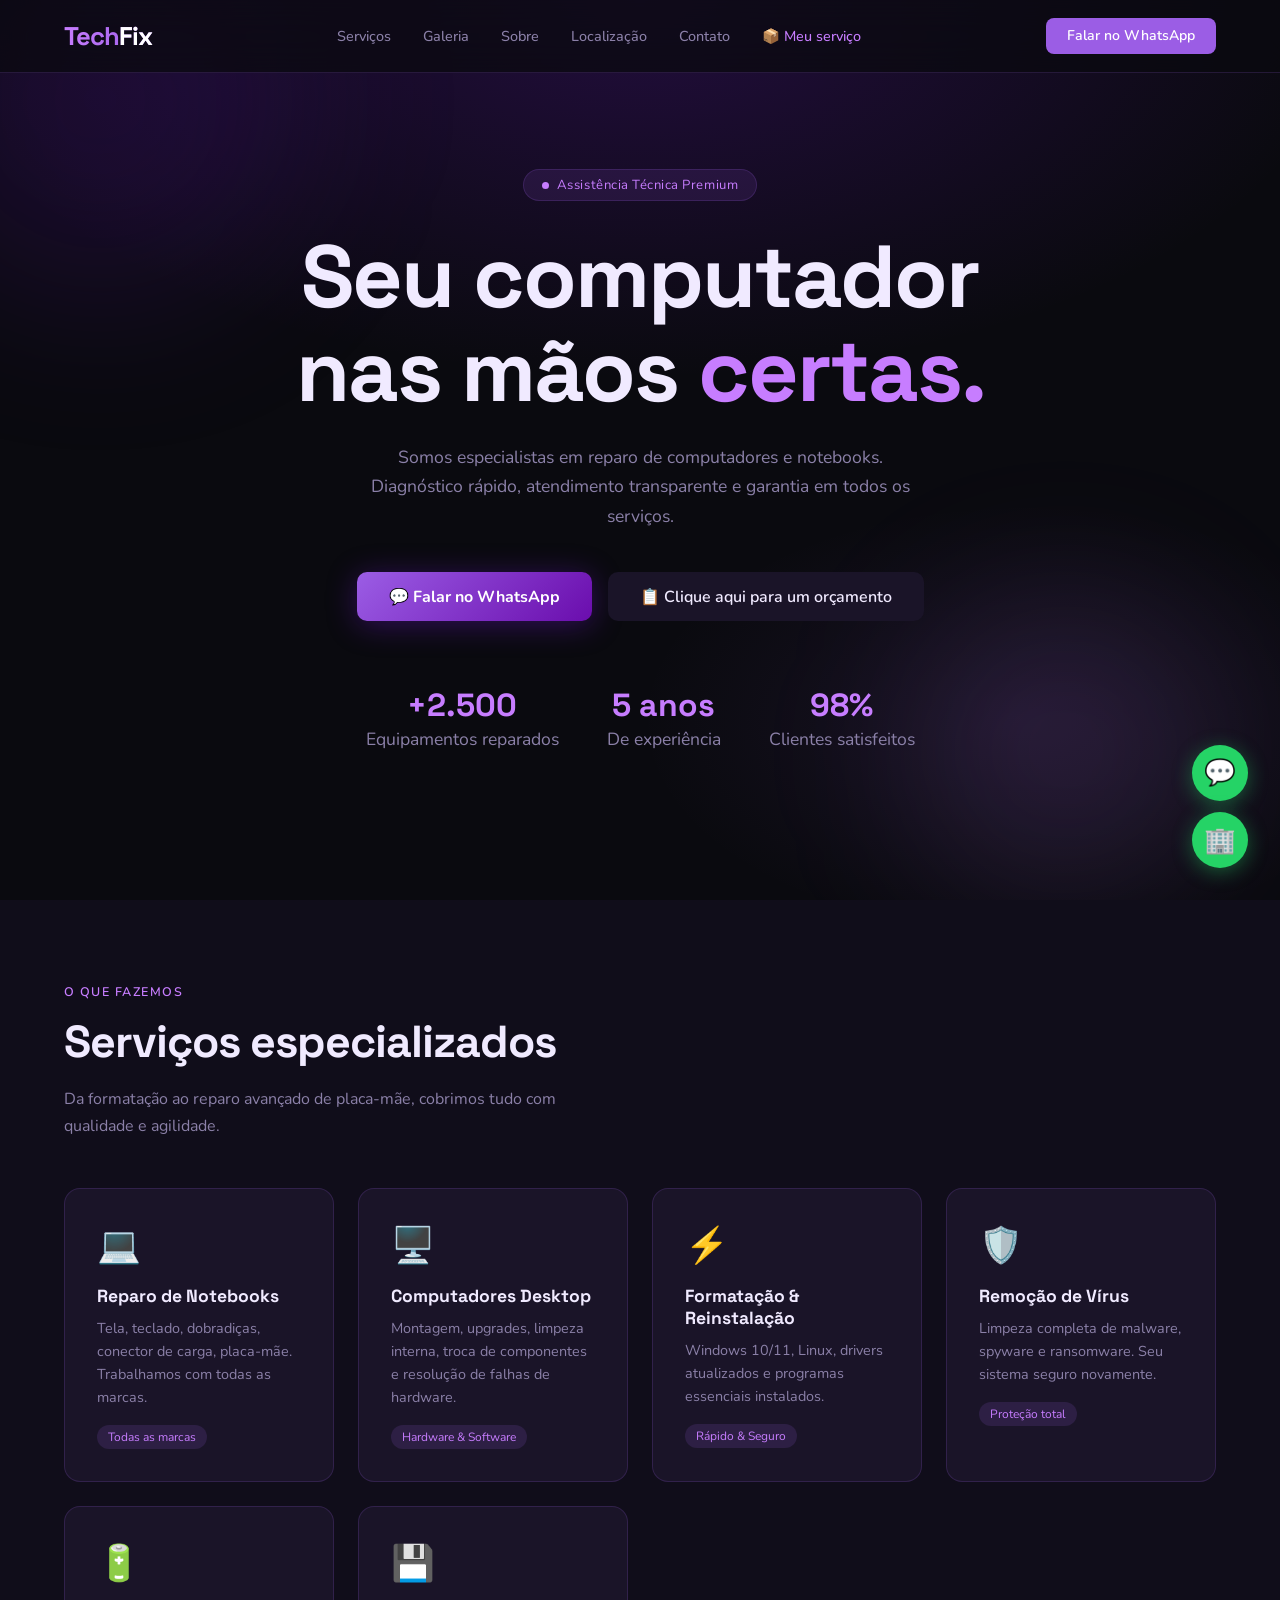
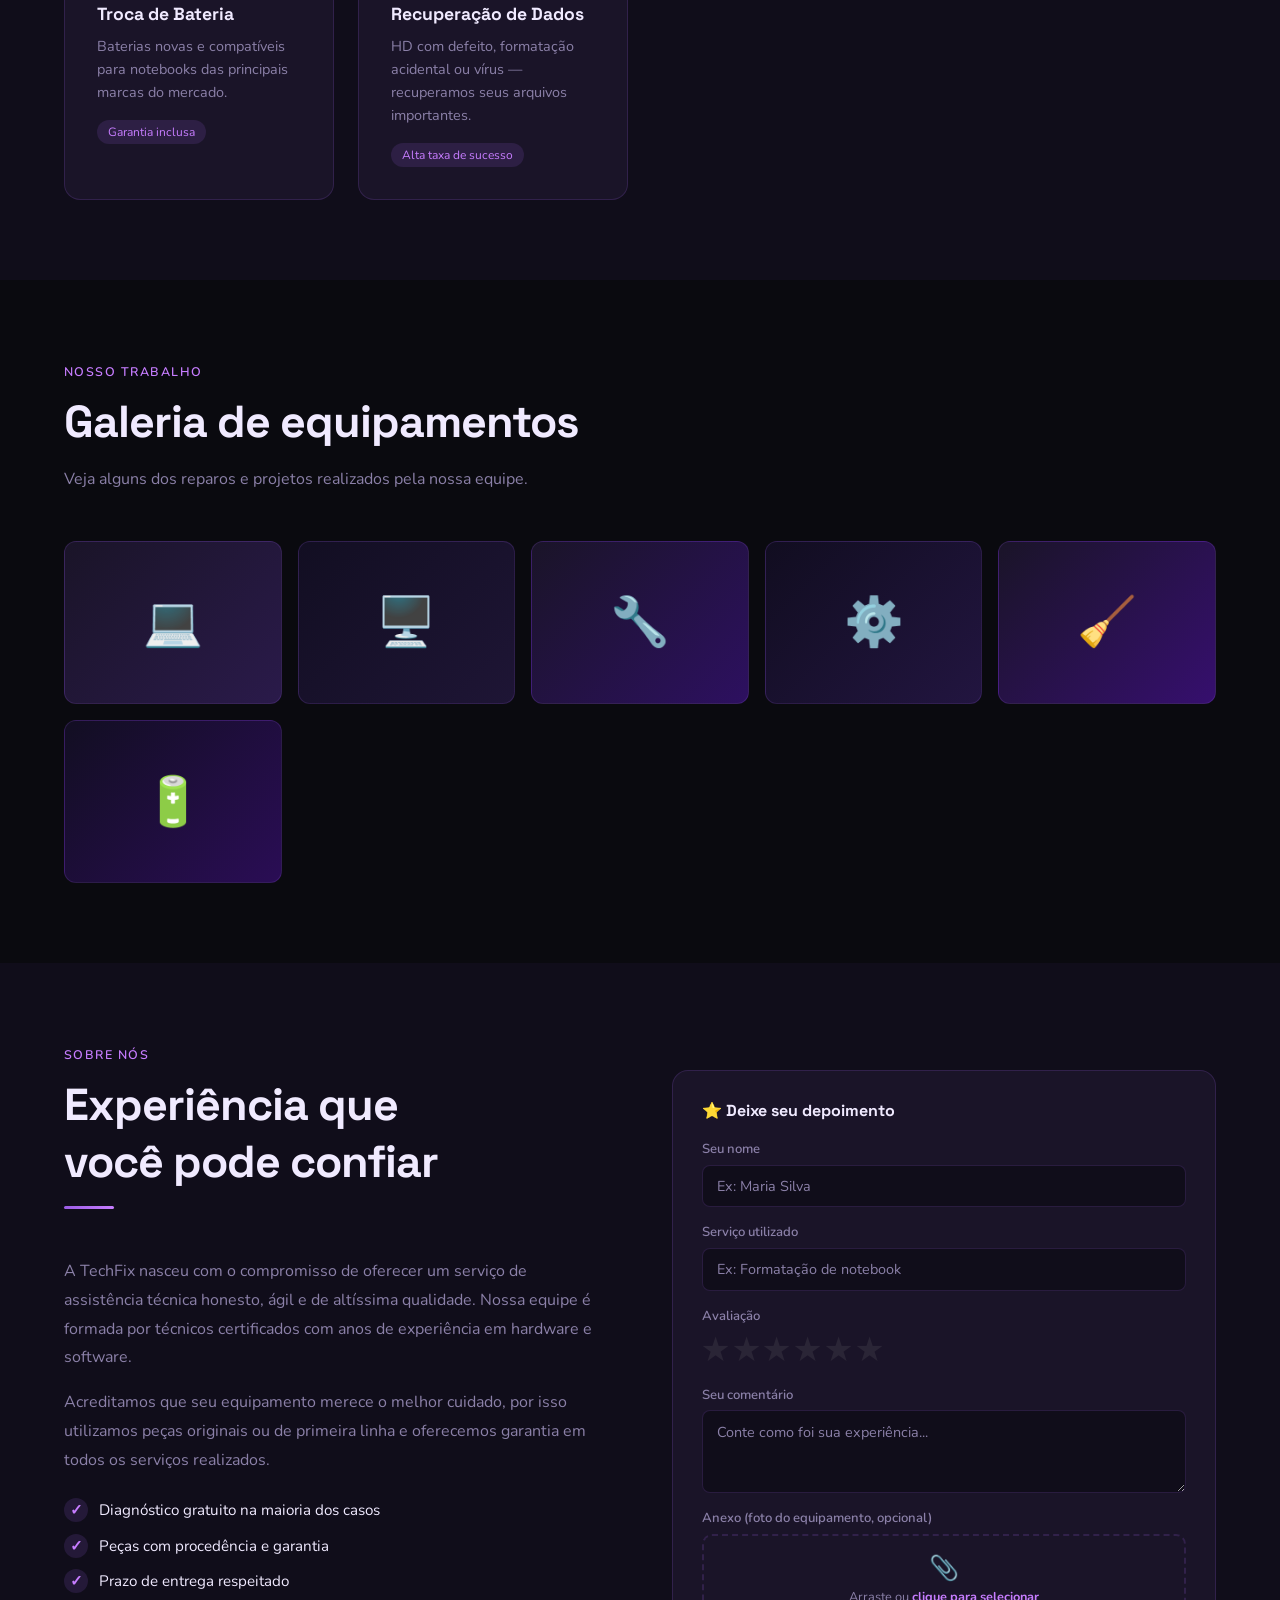
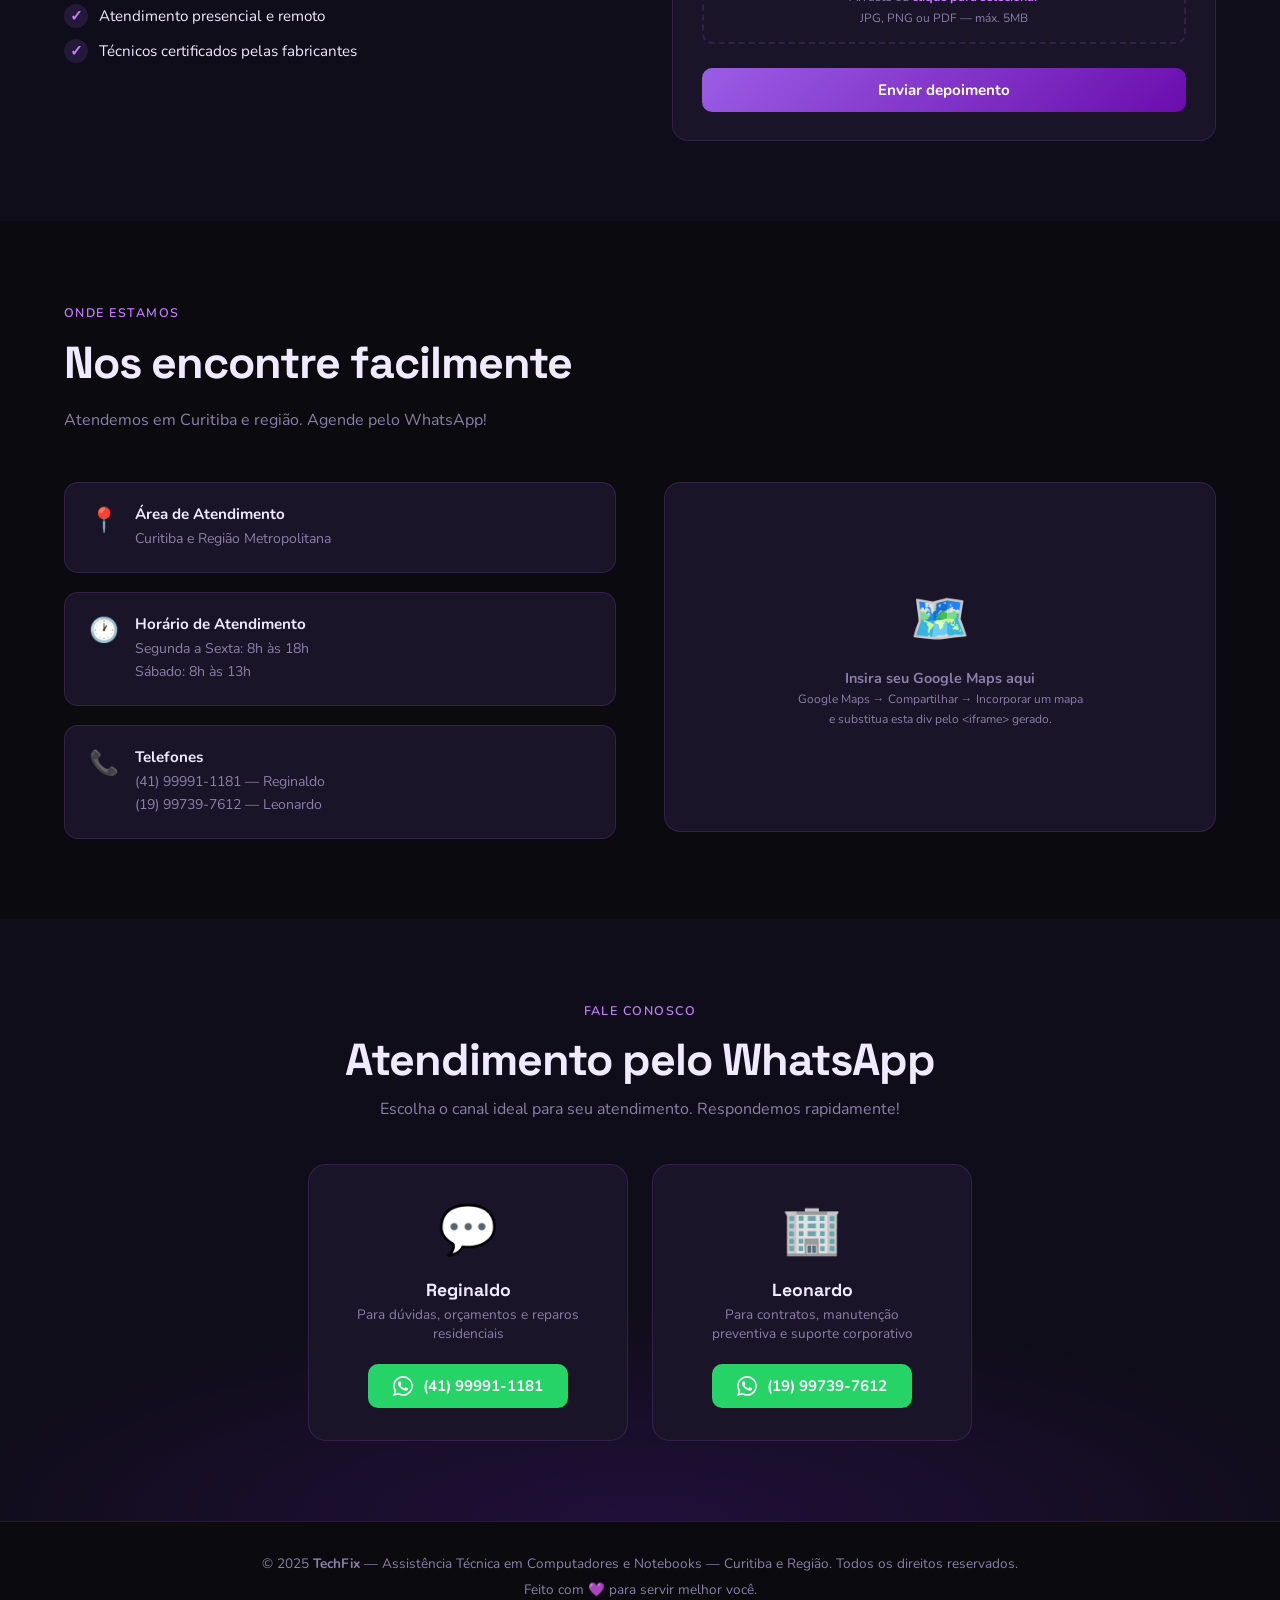
==== commit 9801309a: "Add files via upload" ====
--- a/TechFix/index.html
+++ b/TechFix/index.html
@@ -512,6 +512,7 @@
     }
 
     /* ANIMAÇÕES */
+    @keyframes girar { to { transform: rotate(360deg); } }
     @keyframes subirFadeIn {
       from { opacity: 0; transform: translateY(24px); }
       to   { opacity: 1; transform: translateY(0); }
@@ -545,6 +546,7 @@
     <li><a href="#sobre">Sobre</a></li>
     <li><a href="#localizacao">Localização</a></li>
     <li><a href="#contato">Contato</a></li>
+    <li><a href="acompanhar.html" style="color:var(--roxo-claro)">📦 Meu serviço</a></li>
   </ul>
   <a href="#contato" class="nav-cta">Falar no WhatsApp</a>
   <button class="hamburger" onclick="document.getElementById('navbar').classList.toggle('aberto')" aria-label="Menu">
@@ -671,28 +673,11 @@
     <!-- Depoimentos + formulário -->
     <div class="coluna-depoimentos revelar">
 
-      <!-- Depoimentos fixos de exemplo -->
-      <div class="card-depoimento">
-        <div class="estrelas">★★★★★</div>
-        <p>Trouxe meu notebook que estava superaquecendo e não ligava direito. Em 2 dias já estava pronto e como novo. Atendimento incrível!</p>
-        <div class="avaliador">
-          <div class="avatar">RC</div>
-          <div class="info-avaliador">
-            <strong>Rafael Costa</strong>
-            <span>Reparo de notebook</span>
-          </div>
-        </div>
-      </div>
-
-      <div class="card-depoimento">
-        <div class="estrelas">★★★★★</div>
-        <p>Montaram meu PC gamer do zero com ótimo custo-benefício. Preço justo, peças de qualidade e entrega antes do prazo. Super recomendo!</p>
-        <div class="avaliador">
-          <div class="avatar">LP</div>
-          <div class="info-avaliador">
-            <strong>Lucas Pereira</strong>
-            <span>Montagem de desktop</span>
-          </div>
+      <!-- Depoimentos aprovados carregados do banco -->
+      <div id="deps-aprovados">
+        <div style="text-align:center;padding:1rem;color:var(--texto-suave);font-size:.85rem">
+          <span style="display:inline-block;width:16px;height:16px;border:2px solid var(--borda);border-top-color:var(--roxo);border-radius:50%;animation:girar .7s linear infinite;vertical-align:middle;margin-right:.4rem"></span>
+          Carregando avaliações...
         </div>
       </div>
 
@@ -1072,48 +1057,99 @@
 <script>
   /* ── SUPABASE — credenciais ── */
   const SUPA_URL = 'https://pfigjyvhczzvcjseueoa.supabase.co';
-  const SUPA_KEY = 'sb_publishable_CavYwAHDZz6hCG_2XPIeIQ_UvqOYlAs';
+  const SUPA_KEY = 'eyJhbGciOiJIUzI1NiIsInR5cCI6IkpXVCJ9.eyJpc3MiOiJzdXBhYmFzZSIsInJlZiI6InBmaWdqeXZoY3p6dmNqc2V1ZW9hIiwicm9sZSI6ImFub24iLCJpYXQiOjE3NzE4NTE1NTEsImV4cCI6MjA4NzQyNzU1MX0.tl8aNDsA8ITt50oielqRz5Oja6xjLIR2xT8Khk3AqGk';
+
+  const HDRS = {
+    'apikey':        SUPA_KEY,
+    'Authorization': `Bearer ${SUPA_KEY}`,
+    'Content-Type':  'application/json'
+  };
 
   async function supaInsert(tabela, dados) {
     try {
-      await fetch(`${SUPA_URL}/rest/v1/${tabela}`, {
+      const r = await fetch(`${SUPA_URL}/rest/v1/${tabela}`, {
         method: 'POST',
-        headers: {
-          'apikey': SUPA_KEY,
-          'Authorization': `Bearer ${SUPA_KEY}`,
-          'Content-Type': 'application/json',
-          'Prefer': 'return=minimal'
-        },
+        headers: { ...HDRS, 'Prefer': 'return=representation' },
         body: JSON.stringify(dados)
       });
-    } catch(e) { console.warn('Supabase offline, dados não salvos:', e); }
-  }
-
-  /* Garante ou cria o cliente e retorna o ID */
+      const json = await r.json();
+      if (!r.ok) console.error(`[Supabase] Erro em ${tabela}:`, json);
+      return Array.isArray(json) ? json[0] : null;
+    } catch(e) {
+      console.error('[Supabase] Fetch erro:', e);
+      return null;
+    }
+  }
+
   async function garantirCliente(nome, whatsapp, cidade) {
     try {
-      const wppLimpo = whatsapp.replace(/\D/g,'');
-      /* Tenta buscar cliente existente pelo WhatsApp */
-      const busca = await fetch(
-        `${SUPA_URL}/rest/v1/clientes?whatsapp=eq.${wppLimpo}&select=id&limit=1`,
-        { headers: { 'apikey': SUPA_KEY, 'Authorization': `Bearer ${SUPA_KEY}` } }
+      const wpp = (whatsapp || '').replace(/\D/g, '');
+
+      // 1. Busca cliente existente
+      const r1 = await fetch(
+        `${SUPA_URL}/rest/v1/clientes?whatsapp=eq.${wpp}&select=id&limit=1`,
+        { headers: HDRS }
       );
-      const lista = await busca.json();
-      if (lista && lista.length > 0) return lista[0].id;
-
-      /* Cria novo cliente */
-      const cria = await fetch(`${SUPA_URL}/rest/v1/clientes`, {
+      const lista1 = await r1.json();
+      if (Array.isArray(lista1) && lista1.length > 0) return lista1[0].id;
+
+      // 2. Cria novo cliente
+      const r2 = await fetch(`${SUPA_URL}/rest/v1/clientes`, {
         method: 'POST',
-        headers: {
-          'apikey': SUPA_KEY, 'Authorization': `Bearer ${SUPA_KEY}`,
-          'Content-Type': 'application/json', 'Prefer': 'return=representation'
-        },
-        body: JSON.stringify({ nome, whatsapp: wppLimpo, cidade })
+        headers: { ...HDRS, 'Prefer': 'return=representation,resolution=ignore-duplicates' },
+        body: JSON.stringify({ nome, whatsapp: wpp, cidade: cidade || null })
       });
-      const novo = await cria.json();
-      return novo[0]?.id || null;
-    } catch(e) { return null; }
-  }
+      const criado = await r2.json();
+      if (Array.isArray(criado) && criado.length > 0) return criado[0].id;
+
+      // 3. Se duplicado ignorado, busca novamente
+      const r3 = await fetch(
+        `${SUPA_URL}/rest/v1/clientes?whatsapp=eq.${wpp}&select=id&limit=1`,
+        { headers: HDRS }
+      );
+      const lista3 = await r3.json();
+      return Array.isArray(lista3) && lista3.length > 0 ? lista3[0].id : null;
+    } catch(e) {
+      console.error('[Supabase] garantirCliente erro:', e);
+      return null;
+    }
+  }
+
+  /* ── Carregar depoimentos aprovados do banco ── */
+  async function carregarDepoimentos() {
+    try {
+      const r = await fetch(
+        `${SUPA_URL}/rest/v1/depoimentos?aprovado=eq.true&order=criado_em.desc`,
+        { headers: HDRS }
+      );
+      const lista = await r.json();
+      const container = document.getElementById('deps-aprovados');
+      if (!Array.isArray(lista) || lista.length === 0) {
+        container.innerHTML = '';
+        return;
+      }
+      container.innerHTML = lista.map(d => {
+        const iniciais = d.nome.split(' ').map(p=>p[0]).join('').substring(0,2).toUpperCase();
+        const ests = '★'.repeat(d.estrelas) + '☆'.repeat(5-d.estrelas);
+        return `<div class="card-depoimento" style="animation:subirFadeIn .5s ease both">
+          <div class="estrelas">${ests}</div>
+          <p>${d.texto.replace(/</g,'&lt;').replace(/>/g,'&gt;')}</p>
+          <div class="avaliador">
+            <div class="avatar">${iniciais}</div>
+            <div class="info-avaliador">
+              <strong>${d.nome.replace(/</g,'&lt;')}</strong>
+              <span>${d.servico_desc ? d.servico_desc.replace(/</g,'&lt;') : 'Cliente'}</span>
+            </div>
+          </div>
+        </div>`;
+      }).join('');
+    } catch(e) {
+      document.getElementById('deps-aprovados').innerHTML = '';
+      console.warn('Depoimentos não carregados:', e);
+    }
+  }
+
+  carregarDepoimentos();
 
   /* ── Revelar ao rolar ── */
   const observador = new IntersectionObserver((entradas) => {
